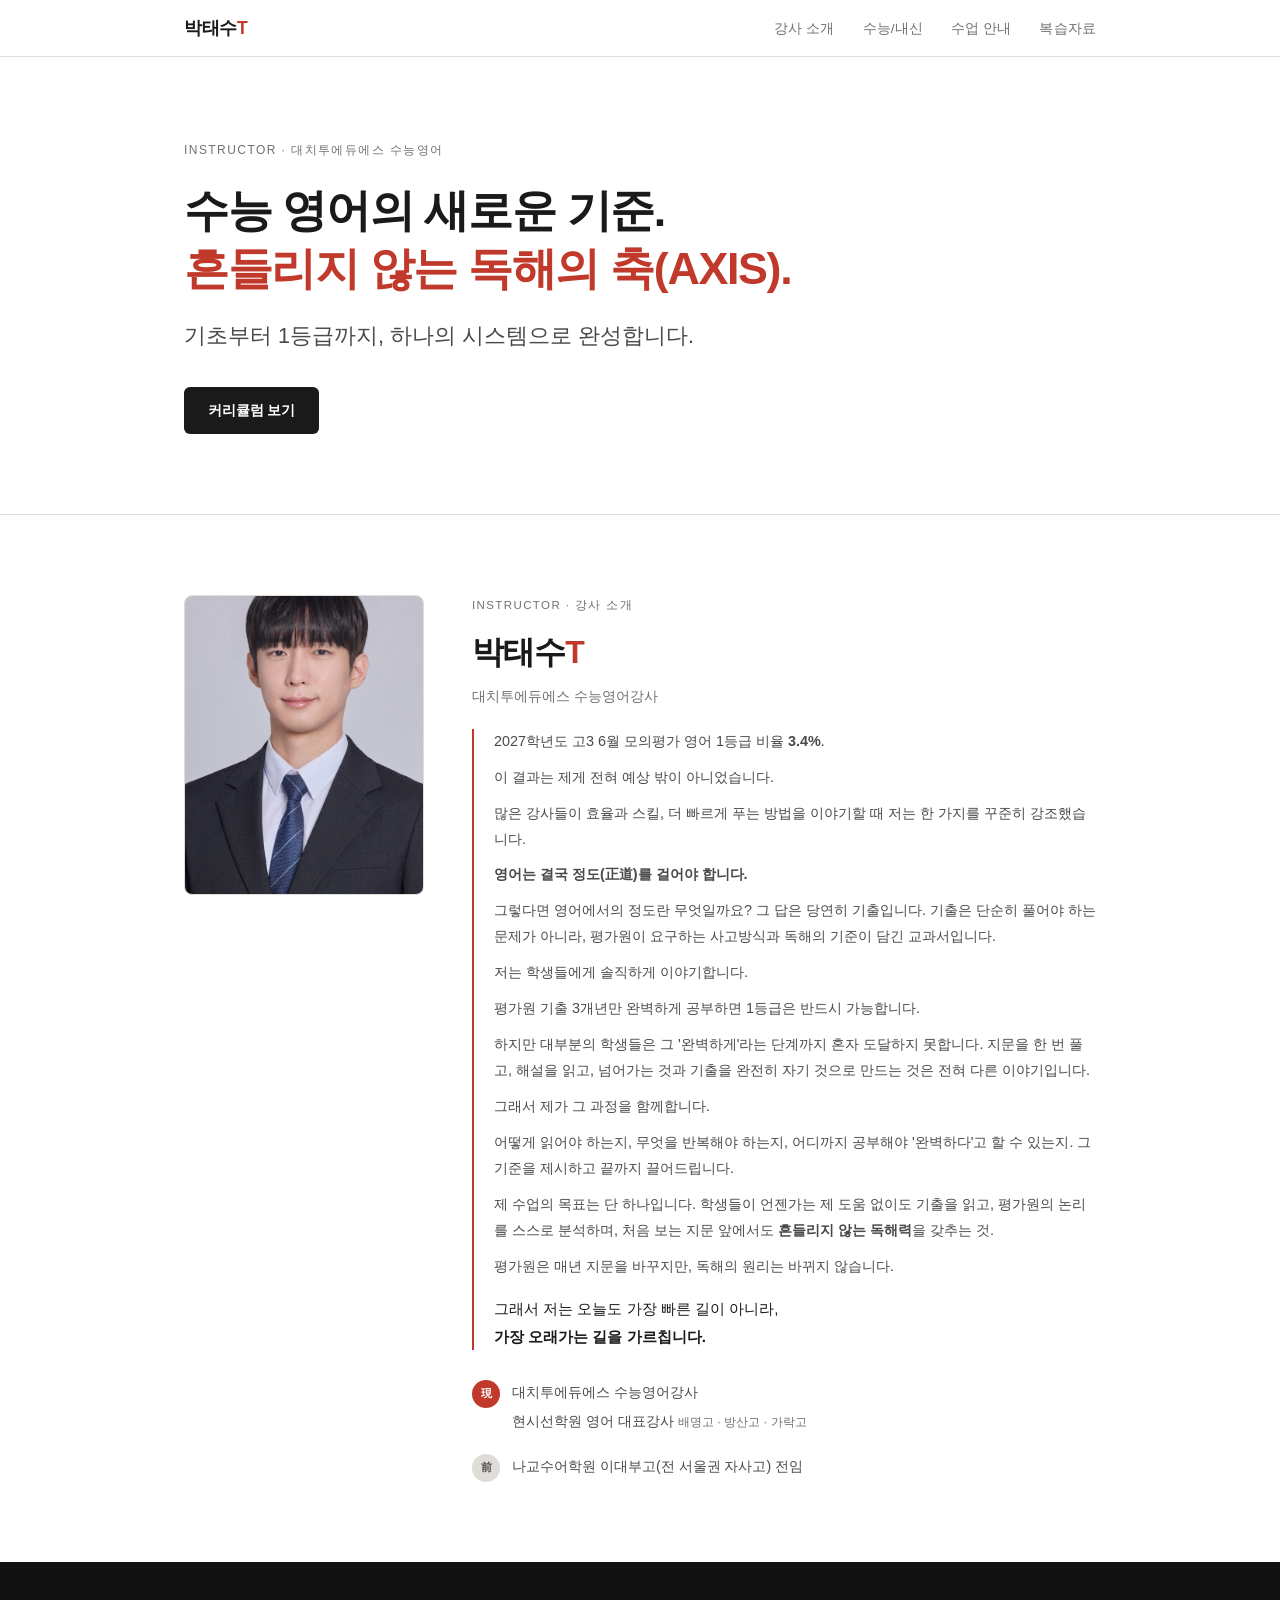
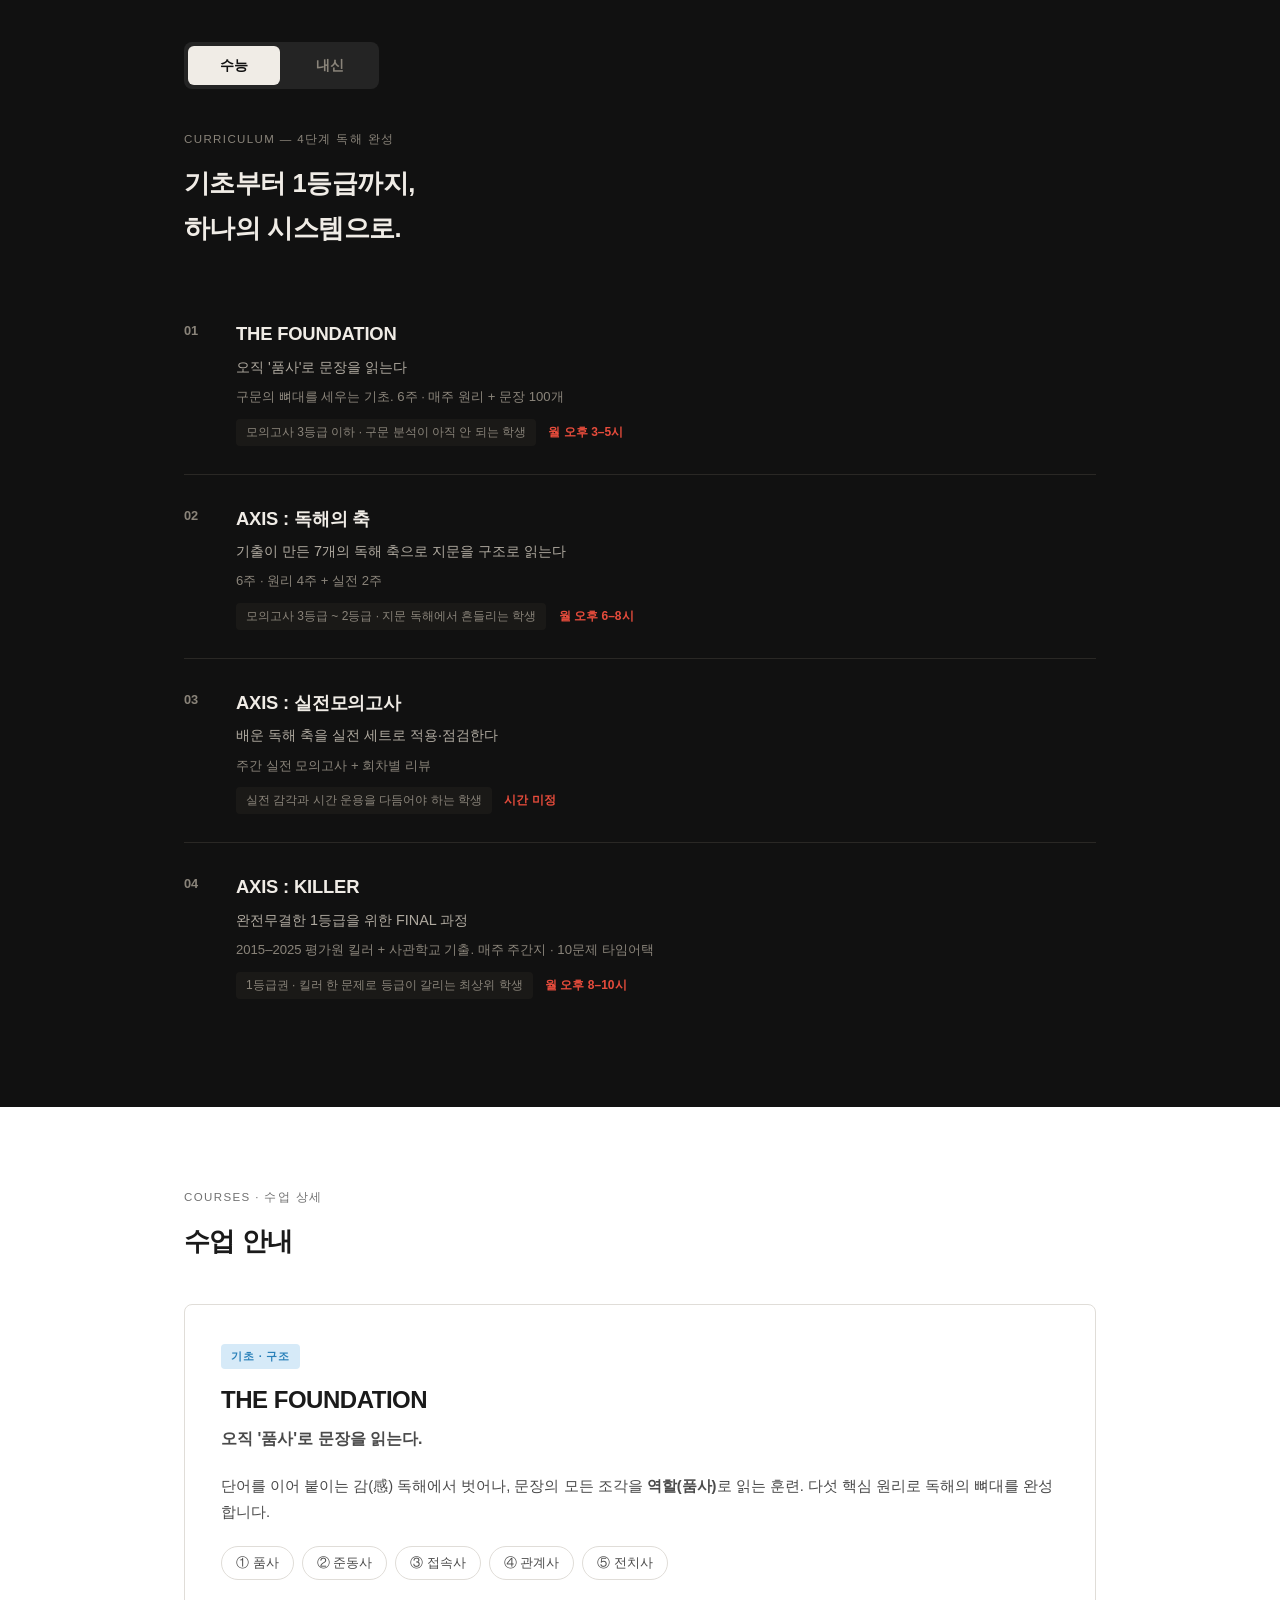
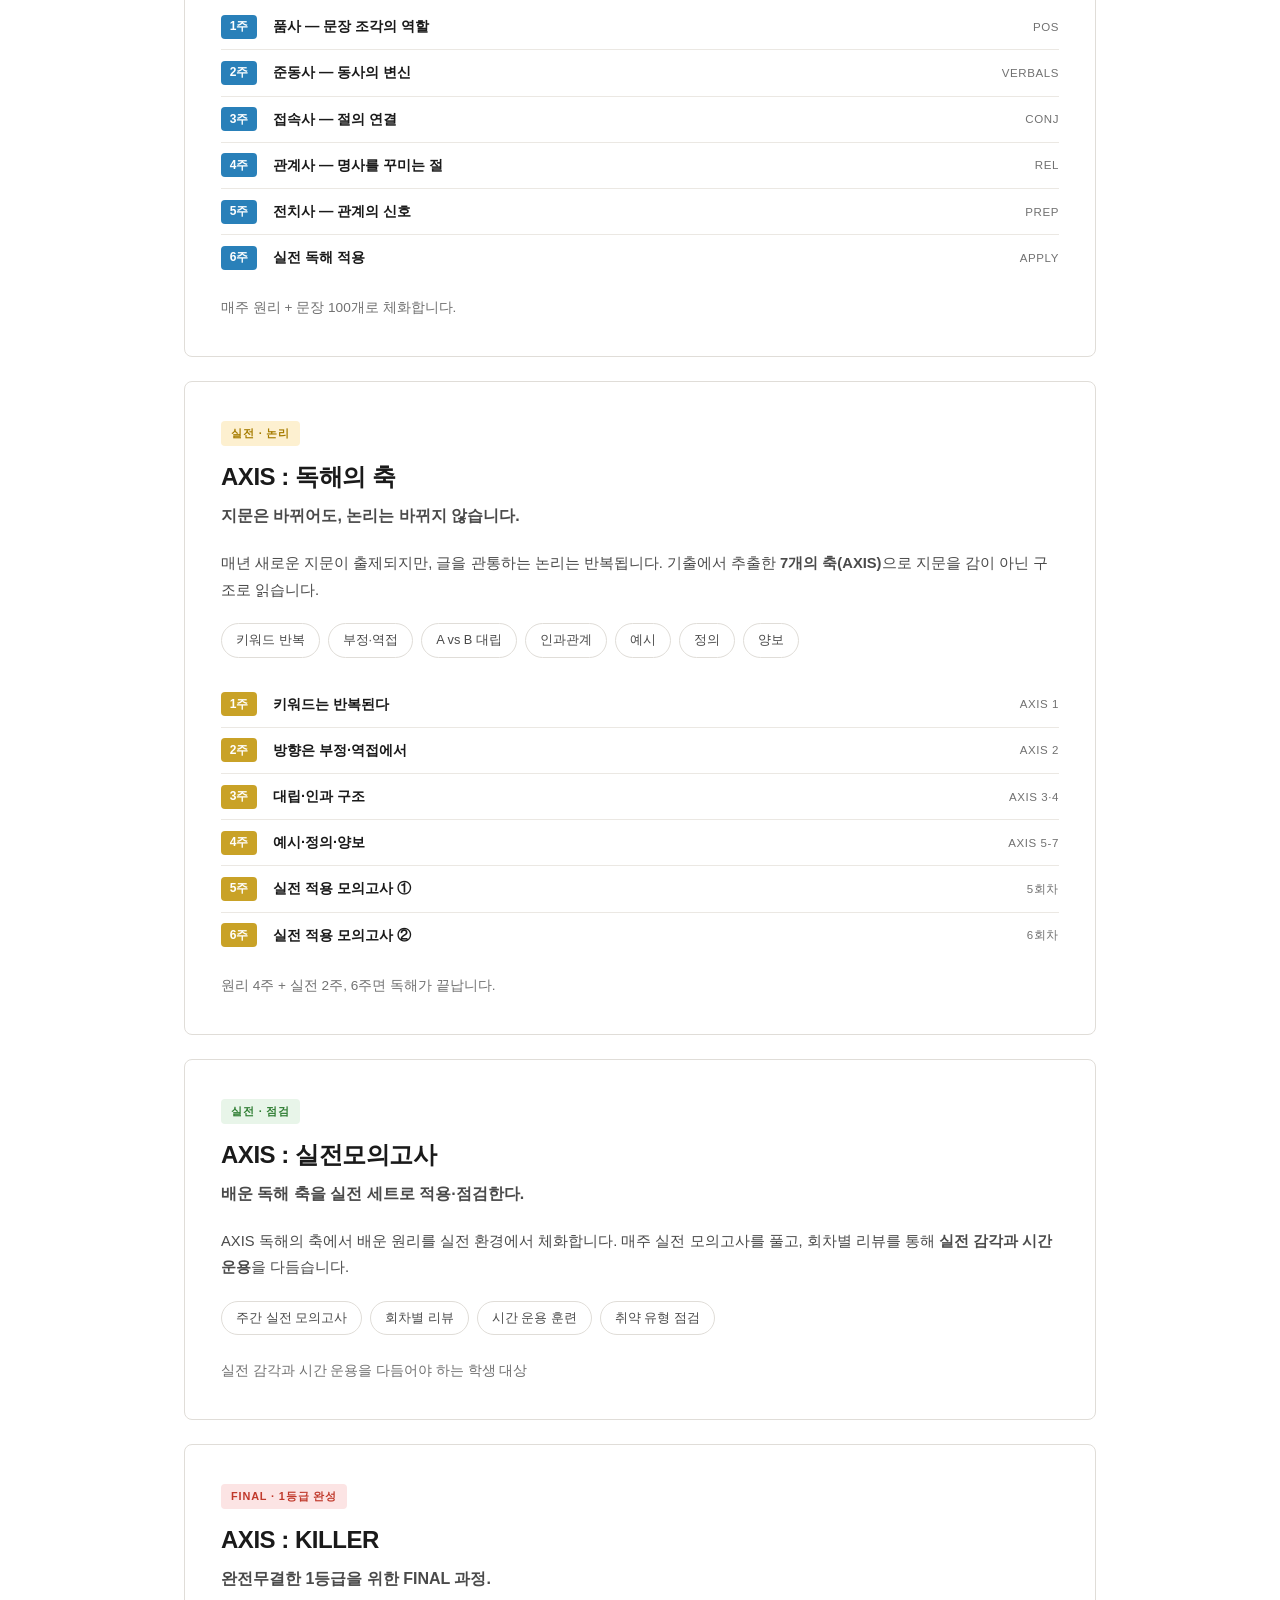
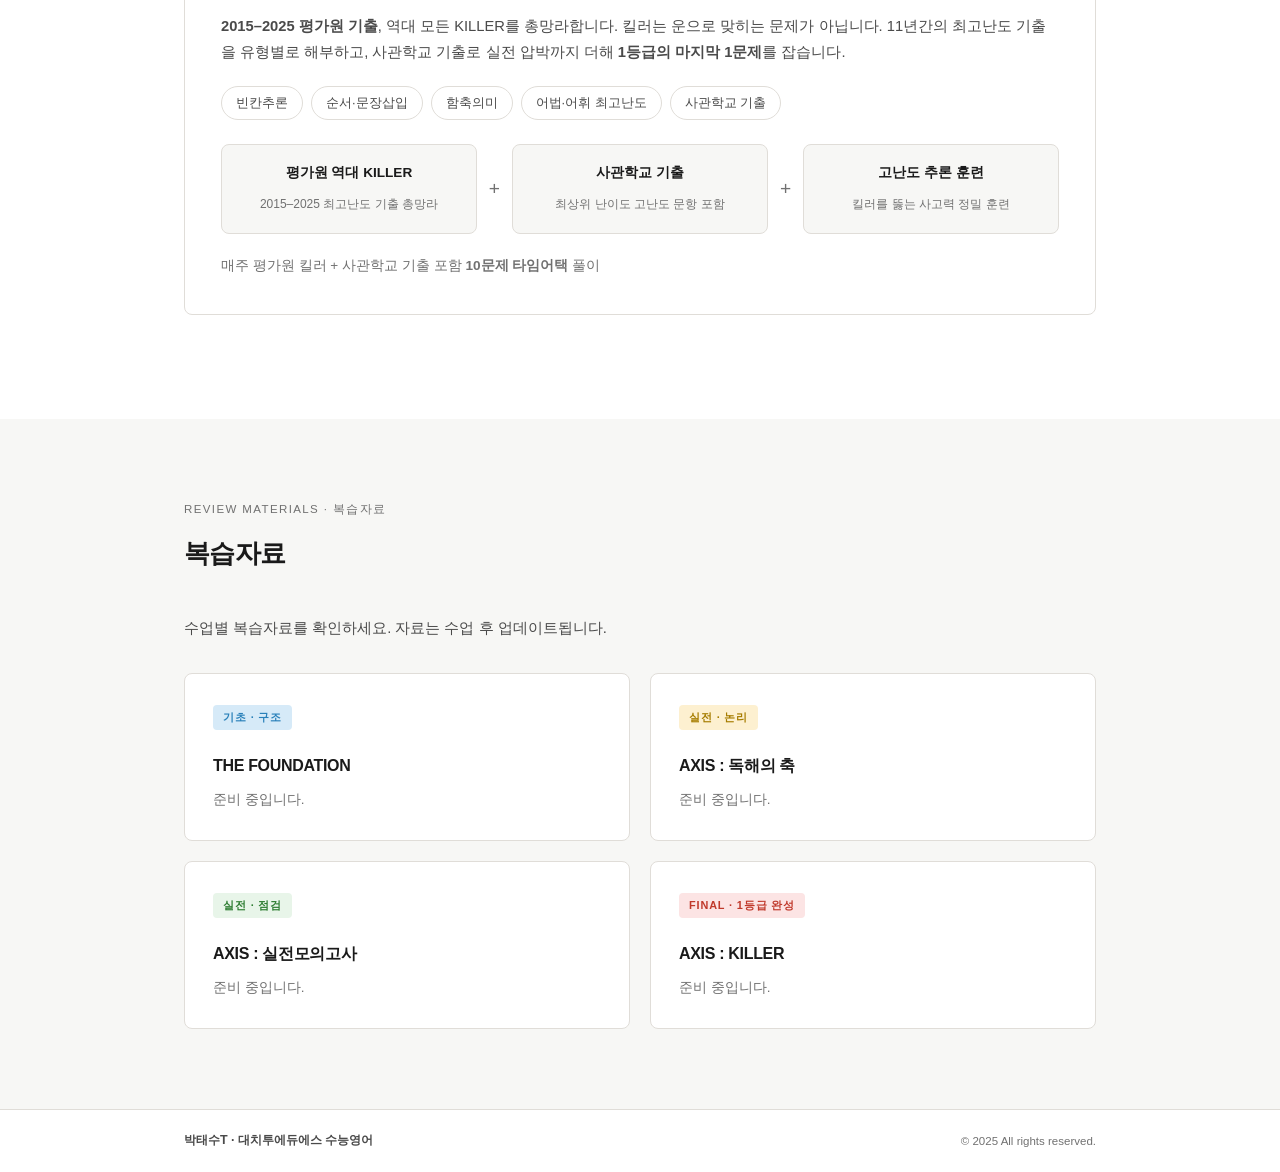
==== index.html @ 17514447 "feat: 수능/내신 탭 전환 커리큘럼 추가 - 커리큘럼 섹션에 수능/내신 탭 버튼 추가 - 내신 커리큘럼: 방학 Bridge 정규(모의고사반/구문독해반) - 학기 중 학교별 정규" ====
<!DOCTYPE html>
<html lang="ko">
<head>
  <meta charset="UTF-8">
  <meta name="viewport" content="width=device-width, initial-scale=1.0">
  <title>박태수T · 대치투에듀에스 수능영어</title>
  <link rel="stylesheet" href="style.css">
</head>
<body>

  <nav class="navbar" id="navbar">
    <div class="container nav-container">
      <a href="#" class="logo">박태수<span class="logo-t">T</span></a>
      <button class="nav-toggle" id="navToggle" aria-label="메뉴 열기">
        <span></span><span></span><span></span>
      </button>
      <ul class="nav-links" id="navLinks">
        <li><a href="#about">강사 소개</a></li>
        <li><a href="#curriculum">수능/내신</a></li>
        <li><a href="#courses">수업 안내</a></li>
        <li><a href="#review-materials">복습자료</a></li>
      </ul>
    </div>
  </nav>

  <header class="hero">
    <div class="container hero-content">
      <p class="hero-label">INSTRUCTOR · 대치투에듀에스 수능영어</p>
      <h1 class="hero-title">수능 영어의 새로운 기준.<br><span class="hero-accent">흔들리지 않는 독해의 축(AXIS).</span></h1>
      <p class="hero-desc">기초부터 1등급까지, 하나의 시스템으로 완성합니다.</p>
      <div class="hero-buttons">
        <a href="#curriculum" class="btn btn-primary">커리큘럼 보기</a>
      </div>
    </div>
  </header>

  <section id="about" class="section">
    <div class="container">
      <div class="instructor-card">
        <div class="instructor-photo">
          <img src="profile.png" alt="박태수T 프로필 사진" class="photo-img">
        </div>
        <div class="instructor-info">
          <p class="instructor-label">INSTRUCTOR · 강사 소개</p>
          <h2 class="instructor-name">박태수<span class="name-t">T</span></h2>
          <p class="instructor-role">대치투에듀에스 수능영어강사</p>
          <div class="instructor-message">
            <p>2027학년도 고3 6월 모의평가 영어 1등급 비율 <strong>3.4%</strong>.</p>
            <p>이 결과는 제게 전혀 예상 밖이 아니었습니다.</p>
            <p>많은 강사들이 효율과 스킬, 더 빠르게 푸는 방법을 이야기할 때 저는 한 가지를 꾸준히 강조했습니다.</p>
            <p><strong>영어는 결국 정도(正道)를 걸어야 합니다.</strong></p>
            <p>그렇다면 영어에서의 정도란 무엇일까요? 그 답은 당연히 기출입니다. 기출은 단순히 풀어야 하는 문제가 아니라, 평가원이 요구하는 사고방식과 독해의 기준이 담긴 교과서입니다.</p>
            <p>저는 학생들에게 솔직하게 이야기합니다.</p>
            <p>평가원 기출 3개년만 완벽하게 공부하면 1등급은 반드시 가능합니다.</p>
            <p>하지만 대부분의 학생들은 그 '완벽하게'라는 단계까지 혼자 도달하지 못합니다. 지문을 한 번 풀고, 해설을 읽고, 넘어가는 것과 기출을 완전히 자기 것으로 만드는 것은 전혀 다른 이야기입니다.</p>
            <p>그래서 제가 그 과정을 함께합니다.</p>
            <p>어떻게 읽어야 하는지, 무엇을 반복해야 하는지, 어디까지 공부해야 '완벽하다'고 할 수 있는지. 그 기준을 제시하고 끝까지 끌어드립니다.</p>
            <p>제 수업의 목표는 단 하나입니다. 학생들이 언젠가는 제 도움 없이도 기출을 읽고, 평가원의 논리를 스스로 분석하며, 처음 보는 지문 앞에서도 <strong>흔들리지 않는 독해력</strong>을 갖추는 것.</p>
            <p>평가원은 매년 지문을 바꾸지만, 독해의 원리는 바뀌지 않습니다.</p>
            <p class="message-closing">그래서 저는 오늘도 가장 빠른 길이 아니라,<br><strong>가장 오래가는 길을 가르칩니다.</strong></p>
          </div>
          <div class="career-list">
            <div class="career-section">
              <span class="career-badge now">現</span>
              <ul>
                <li>대치투에듀에스 수능영어강사</li>
                <li>현시선학원 영어 대표강사 <span class="school-tag">배명고 · 방산고 · 가락고</span></li>
              </ul>
            </div>
            <div class="career-section">
              <span class="career-badge prev">前</span>
              <ul>
                <li>나교수어학원 이대부고(전 서울권 자사고) 전임</li>
              </ul>
            </div>
          </div>
        </div>
      </div>
    </div>
  </section>

  <section id="curriculum" class="section section-dark">
    <div class="container">
      <div class="curriculum-tabs">
        <button class="curriculum-tab active" data-tab="suneung">수능</button>
        <button class="curriculum-tab" data-tab="naesin">내신</button>
      </div>

      <div class="tab-content active" id="tab-suneung">
        <p class="section-label">CURRICULUM — 4단계 독해 완성</p>
        <h2 class="section-title light">기초부터 1등급까지,<br>하나의 시스템으로.</h2>
        <div class="steps">
          <div class="step">
            <div class="step-num">01</div>
            <div class="step-body">
              <h3 class="step-name">THE FOUNDATION</h3>
              <p class="step-tagline">오직 '품사'로 문장을 읽는다</p>
              <p class="step-desc">구문의 뼈대를 세우는 기초. 6주 · 매주 원리 + 문장 100개</p>
              <span class="step-target">모의고사 3등급 이하 · 구문 분석이 아직 안 되는 학생</span>
              <span class="step-time">월 오후 3–5시</span>
            </div>
            <div class="step-connector"></div>
          </div>
          <div class="step">
            <div class="step-num">02</div>
            <div class="step-body">
              <h3 class="step-name">AXIS : 독해의 축</h3>
              <p class="step-tagline">기출이 만든 7개의 독해 축으로 지문을 구조로 읽는다</p>
              <p class="step-desc">6주 · 원리 4주 + 실전 2주</p>
              <span class="step-target">모의고사 3등급 ~ 2등급 · 지문 독해에서 흔들리는 학생</span>
              <span class="step-time">월 오후 6–8시</span>
            </div>
            <div class="step-connector"></div>
          </div>
          <div class="step">
            <div class="step-num">03</div>
            <div class="step-body">
              <h3 class="step-name">AXIS : 실전모의고사</h3>
              <p class="step-tagline">배운 독해 축을 실전 세트로 적용·점검한다</p>
              <p class="step-desc">주간 실전 모의고사 + 회차별 리뷰</p>
              <span class="step-target">실전 감각과 시간 운용을 다듬어야 하는 학생</span>
              <span class="step-time">시간 미정</span>
            </div>
            <div class="step-connector"></div>
          </div>
          <div class="step">
            <div class="step-num">04</div>
            <div class="step-body">
              <h3 class="step-name">AXIS : KILLER</h3>
              <p class="step-tagline">완전무결한 1등급을 위한 FINAL 과정</p>
              <p class="step-desc">2015–2025 평가원 킬러 + 사관학교 기출. 매주 주간지 · 10문제 타임어택</p>
              <span class="step-target">1등급권 · 킬러 한 문제로 등급이 갈리는 최상위 학생</span>
              <span class="step-time">월 오후 8–10시</span>
            </div>
          </div>
        </div>
      </div>

      <div class="tab-content" id="tab-naesin">
        <p class="section-label">CURRICULUM — 현시선학원 내신 정규 수업</p>
        <h2 class="section-title light">학교별 맞춤 내신,<br>이해부터 실전까지.</h2>
        <p class="naesin-subtitle">모든 수업은 본 수업(평일) + 클리닉(일요일)으로 진행되며, 배운 내용을 그 주에 완성합니다.</p>

        <div class="naesin-phase">
          <div class="phase-header">
            <span class="phase-label">STEP 1</span>
            <span class="phase-period">방학 · Bridge 정규</span>
          </div>
          <h3 class="phase-title">기본기 완성</h3>
          <p class="phase-desc">학기가 시작되기 전, 학교 구분 없이 목표별 두 개 반으로 실력의 토대를 만듭니다.</p>
          <div class="naesin-classes">
            <div class="naesin-class">
              <span class="class-label">A</span>
              <div>
                <strong>모의고사반</strong> <span class="class-time">수 7–10시</span>
                <p>실전 모의고사로 시간 운용과 유형별 대응력 완성</p>
                <span class="step-target">내신 1등급권 / 모의고사 3등급 이상</span>
              </div>
            </div>
            <div class="naesin-class">
              <span class="class-label">B</span>
              <div>
                <strong>구문독해반</strong> <span class="class-time">수 3–6시</span>
                <p>문장 구조 분석으로 독해의 기본기를 다지는 과정</p>
                <span class="step-target">모의고사 4등급 이하</span>
              </div>
            </div>
          </div>
        </div>

        <div class="naesin-arrow">&#8595;</div>

        <div class="naesin-phase">
          <div class="phase-header">
            <span class="phase-label">STEP 2</span>
            <span class="phase-period">학기 중 · 학교별 정규</span>
          </div>
          <h3 class="phase-title">내신 실전</h3>
          <p class="phase-desc">각 학교의 출제 경향과 시험 범위에 맞춘 학교별 반으로 내신을 직접 공략합니다.</p>
          <div class="naesin-schools">
            <div class="school-block">
              <strong>방산고</strong>
              <span>수 4–7시</span>
            </div>
            <div class="school-block">
              <strong>배명고</strong>
              <span>수 7–10시</span>
            </div>
            <div class="school-block">
              <strong>가락고</strong>
              <span>목 4–7시</span>
            </div>
            <div class="school-block clinic">
              <strong>연합 클리닉</strong>
              <span>일 6–10시</span>
            </div>
          </div>
        </div>

        <div class="naesin-system">
          <h3 class="system-title">공통교재 시스템</h3>
          <p class="system-desc">이해 → 응용·훈련 → 암기로 이어지는 학습, 그리고 FINAL 동형 모의고사로 마무리합니다.</p>
          <div class="system-steps">
            <div class="system-step">
              <span class="system-step-num">1</span>
              <div>
                <strong>ESSENCE</strong>
                <span class="system-step-type">이해 · 본교재</span>
                <p>영어 학습의 본질과 핵심 개념</p>
              </div>
            </div>
            <div class="system-step">
              <span class="system-step-num">2</span>
              <div>
                <strong>EXP</strong>
                <span class="system-step-type">응용·훈련 · 부교재</span>
                <p>반복 훈련으로 실전 경험(Experience) 축적</p>
              </div>
            </div>
            <div class="system-step">
              <span class="system-step-num">3</span>
              <div>
                <strong>SIGNATURE</strong>
                <span class="system-step-type">암기 · 백지 테스트</span>
                <p>스스로 재구성하며 완전히 체화했는지 점검</p>
              </div>
            </div>
            <div class="system-step">
              <span class="system-step-num">F</span>
              <div>
                <strong>FINAL</strong>
                <span class="system-step-type">실전 · 동형 모의고사</span>
                <p>시험 직전, 실제 시험과 동일한 형식으로 마무리</p>
              </div>
            </div>
          </div>
        </div>
      </div>
    </div>
  </section>

  <section id="courses" class="section">
    <div class="container">
      <p class="section-label">COURSES · 수업 상세</p>
      <h2 class="section-title">수업 안내</h2>

      <div class="course-detail" id="foundation">
        <div class="course-header">
          <div>
            <span class="course-badge basic">기초 · 구조</span>
            <h3 class="course-name">THE FOUNDATION</h3>
            <p class="course-headline">오직 '품사'로 문장을 읽는다.</p>
          </div>
        </div>
        <p class="course-desc">단어를 이어 붙이는 감(感) 독해에서 벗어나, 문장의 모든 조각을 <strong>역할(품사)</strong>로 읽는 훈련. 다섯 핵심 원리로 독해의 뼈대를 완성합니다.</p>
        <div class="course-topics">
          <span class="topic">① 품사</span>
          <span class="topic">② 준동사</span>
          <span class="topic">③ 접속사</span>
          <span class="topic">④ 관계사</span>
          <span class="topic">⑤ 전치사</span>
        </div>
        <div class="week-grid">
          <div class="week"><span class="week-num">1주</span><span class="week-title">품사 — 문장 조각의 역할</span><span class="week-code">POS</span></div>
          <div class="week"><span class="week-num">2주</span><span class="week-title">준동사 — 동사의 변신</span><span class="week-code">VERBALS</span></div>
          <div class="week"><span class="week-num">3주</span><span class="week-title">접속사 — 절의 연결</span><span class="week-code">CONJ</span></div>
          <div class="week"><span class="week-num">4주</span><span class="week-title">관계사 — 명사를 꾸미는 절</span><span class="week-code">REL</span></div>
          <div class="week"><span class="week-num">5주</span><span class="week-title">전치사 — 관계의 신호</span><span class="week-code">PREP</span></div>
          <div class="week"><span class="week-num">6주</span><span class="week-title">실전 독해 적용</span><span class="week-code">APPLY</span></div>
        </div>
        <p class="course-note">매주 원리 + 문장 100개로 체화합니다.</p>
      </div>

      <div class="course-detail" id="axis-reading">
        <div class="course-header">
          <div>
            <span class="course-badge axis">실전 · 논리</span>
            <h3 class="course-name">AXIS : 독해의 축</h3>
            <p class="course-headline">지문은 바뀌어도, 논리는 바뀌지 않습니다.</p>
          </div>
        </div>
        <p class="course-desc">매년 새로운 지문이 출제되지만, 글을 관통하는 논리는 반복됩니다. 기출에서 추출한 <strong>7개의 축(AXIS)</strong>으로 지문을 감이 아닌 구조로 읽습니다.</p>
        <div class="course-topics">
          <span class="topic">키워드 반복</span>
          <span class="topic">부정·역접</span>
          <span class="topic">A vs B 대립</span>
          <span class="topic">인과관계</span>
          <span class="topic">예시</span>
          <span class="topic">정의</span>
          <span class="topic">양보</span>
        </div>
        <div class="week-grid">
          <div class="week"><span class="week-num">1주</span><span class="week-title">키워드는 반복된다</span><span class="week-code">AXIS 1</span></div>
          <div class="week"><span class="week-num">2주</span><span class="week-title">방향은 부정·역접에서</span><span class="week-code">AXIS 2</span></div>
          <div class="week"><span class="week-num">3주</span><span class="week-title">대립·인과 구조</span><span class="week-code">AXIS 3·4</span></div>
          <div class="week"><span class="week-num">4주</span><span class="week-title">예시·정의·양보</span><span class="week-code">AXIS 5-7</span></div>
          <div class="week"><span class="week-num">5주</span><span class="week-title">실전 적용 모의고사 ①</span><span class="week-code">5회차</span></div>
          <div class="week"><span class="week-num">6주</span><span class="week-title">실전 적용 모의고사 ②</span><span class="week-code">6회차</span></div>
        </div>
        <p class="course-note">원리 4주 + 실전 2주, 6주면 독해가 끝납니다.</p>
      </div>

      <div class="course-detail" id="axis-mock">
        <div class="course-header">
          <div>
            <span class="course-badge mock">실전 · 점검</span>
            <h3 class="course-name">AXIS : 실전모의고사</h3>
            <p class="course-headline">배운 독해 축을 실전 세트로 적용·점검한다.</p>
          </div>
        </div>
        <p class="course-desc">AXIS 독해의 축에서 배운 원리를 실전 환경에서 체화합니다. 매주 실전 모의고사를 풀고, 회차별 리뷰를 통해 <strong>실전 감각과 시간 운용</strong>을 다듬습니다.</p>
        <div class="course-topics">
          <span class="topic">주간 실전 모의고사</span>
          <span class="topic">회차별 리뷰</span>
          <span class="topic">시간 운용 훈련</span>
          <span class="topic">취약 유형 점검</span>
        </div>
        <p class="course-note">실전 감각과 시간 운용을 다듬어야 하는 학생 대상</p>
      </div>

      <div class="course-detail" id="killer">
        <div class="course-header">
          <div>
            <span class="course-badge final">FINAL · 1등급 완성</span>
            <h3 class="course-name">AXIS : KILLER</h3>
            <p class="course-headline">완전무결한 1등급을 위한 FINAL 과정.</p>
          </div>
        </div>
        <p class="course-desc"><strong>2015–2025 평가원 기출</strong>, 역대 모든 KILLER를 총망라합니다. 킬러는 운으로 맞히는 문제가 아닙니다. 11년간의 최고난도 기출을 유형별로 해부하고, 사관학교 기출로 실전 압박까지 더해 <strong>1등급의 마지막 1문제</strong>를 잡습니다.</p>
        <div class="course-topics">
          <span class="topic">빈칸추론</span>
          <span class="topic">순서·문장삽입</span>
          <span class="topic">함축의미</span>
          <span class="topic">어법·어휘 최고난도</span>
          <span class="topic">사관학교 기출</span>
        </div>
        <div class="killer-program">
          <div class="program-box">
            <strong>평가원 역대 KILLER</strong>
            <span>2015–2025 최고난도 기출 총망라</span>
          </div>
          <span class="program-plus">+</span>
          <div class="program-box">
            <strong>사관학교 기출</strong>
            <span>최상위 난이도 고난도 문항 포함</span>
          </div>
          <span class="program-plus">+</span>
          <div class="program-box">
            <strong>고난도 추론 훈련</strong>
            <span>킬러를 뚫는 사고력 정밀 훈련</span>
          </div>
        </div>
        <p class="course-note">매주 평가원 킬러 + 사관학교 기출 포함 <strong>10문제 타임어택</strong> 풀이</p>
      </div>
    </div>
  </section>

  <section id="review-materials" class="section section-alt">
    <div class="container">
      <p class="section-label">REVIEW MATERIALS · 복습자료</p>
      <h2 class="section-title">복습자료</h2>
      <p class="review-materials-desc">수업별 복습자료를 확인하세요. 자료는 수업 후 업데이트됩니다.</p>
      <div class="materials-grid">
        <div class="material-card">
          <span class="course-badge basic">기초 · 구조</span>
          <h3>THE FOUNDATION</h3>
          <p>준비 중입니다.</p>
        </div>
        <div class="material-card">
          <span class="course-badge axis">실전 · 논리</span>
          <h3>AXIS : 독해의 축</h3>
          <p>준비 중입니다.</p>
        </div>
        <div class="material-card">
          <span class="course-badge mock">실전 · 점검</span>
          <h3>AXIS : 실전모의고사</h3>
          <p>준비 중입니다.</p>
        </div>
        <div class="material-card">
          <span class="course-badge final">FINAL · 1등급 완성</span>
          <h3>AXIS : KILLER</h3>
          <p>준비 중입니다.</p>
        </div>
      </div>
    </div>
  </section>

  <footer class="footer">
    <div class="container footer-inner">
      <span class="footer-logo">박태수T · 대치투에듀에스 수능영어</span>
      <span class="footer-copy">&copy; 2025 All rights reserved.</span>
    </div>
  </footer>

  <script src="script.js"></script>
</body>
</html>
---- style.css ----
*,
*::before,
*::after {
  margin: 0;
  padding: 0;
  box-sizing: border-box;
}

:root {
  --primary: #1a1a1a;
  --accent: #c0392b;
  --accent-light: #e74c3c;
  --blue: #2980b9;
  --blue-light: #d6eaf8;
  --text: #1a1a1a;
  --text-mid: #4a4a4a;
  --text-light: #717171;
  --bg: #ffffff;
  --bg-alt: #f7f7f5;
  --bg-dark: #111111;
  --border: #e0ddd8;
  --border-light: #ebe8e3;
  --shadow: 0 1px 3px rgba(0,0,0,0.06);
  --shadow-lg: 0 8px 32px rgba(0,0,0,0.08);
  --radius: 8px;
  --transition: 0.25s ease;
}

@media (prefers-color-scheme: dark) {
  :root {
    --primary: #f0ece6;
    --accent: #e74c3c;
    --accent-light: #ff6b5a;
    --blue: #5dade2;
    --blue-light: #1a2e3d;
    --text: #e8e4de;
    --text-mid: #b0aaa0;
    --text-light: #8a847a;
    --bg: #111111;
    --bg-alt: #1a1917;
    --bg-dark: #0a0a0a;
    --border: #2a2825;
    --border-light: #222120;
    --shadow: 0 1px 3px rgba(0,0,0,0.3);
    --shadow-lg: 0 8px 32px rgba(0,0,0,0.3);
  }
}
:root[data-theme="dark"] {
  --primary: #f0ece6;
  --accent: #e74c3c;
  --accent-light: #ff6b5a;
  --blue: #5dade2;
  --blue-light: #1a2e3d;
  --text: #e8e4de;
  --text-mid: #b0aaa0;
  --text-light: #8a847a;
  --bg: #111111;
  --bg-alt: #1a1917;
  --bg-dark: #0a0a0a;
  --border: #2a2825;
  --border-light: #222120;
  --shadow: 0 1px 3px rgba(0,0,0,0.3);
  --shadow-lg: 0 8px 32px rgba(0,0,0,0.3);
}
:root[data-theme="light"] {
  --primary: #1a1a1a;
  --accent: #c0392b;
  --accent-light: #e74c3c;
  --blue: #2980b9;
  --blue-light: #d6eaf8;
  --text: #1a1a1a;
  --text-mid: #4a4a4a;
  --text-light: #717171;
  --bg: #ffffff;
  --bg-alt: #f7f7f5;
  --bg-dark: #111111;
  --border: #e0ddd8;
  --border-light: #ebe8e3;
  --shadow: 0 1px 3px rgba(0,0,0,0.06);
  --shadow-lg: 0 8px 32px rgba(0,0,0,0.08);
}

html {
  scroll-behavior: smooth;
}

body {
  font-family: -apple-system, BlinkMacSystemFont, 'Segoe UI', sans-serif;
  color: var(--text);
  background: var(--bg);
  line-height: 1.75;
  -webkit-font-smoothing: antialiased;
}

.container {
  max-width: 960px;
  margin: 0 auto;
  padding: 0 24px;
}

/* --- Navbar --- */
.navbar {
  position: fixed;
  top: 0;
  left: 0;
  right: 0;
  z-index: 100;
  background: var(--bg);
  border-bottom: 1px solid var(--border);
}

.nav-container {
  display: flex;
  align-items: center;
  justify-content: space-between;
  height: 56px;
}

.logo {
  font-size: 1.1rem;
  font-weight: 700;
  color: var(--text);
  text-decoration: none;
  letter-spacing: -0.02em;
}

.logo-t, .name-t {
  color: var(--accent);
}

.nav-links {
  display: flex;
  list-style: none;
  gap: 28px;
}

.nav-links a {
  text-decoration: none;
  color: var(--text-light);
  font-size: 0.85rem;
  font-weight: 500;
  letter-spacing: 0.01em;
  transition: var(--transition);
}

.nav-links a:hover {
  color: var(--text);
}

.nav-toggle {
  display: none;
  flex-direction: column;
  gap: 5px;
  background: none;
  border: none;
  cursor: pointer;
  padding: 4px;
}

.nav-toggle span {
  width: 20px;
  height: 1.5px;
  background: var(--text);
  border-radius: 1px;
}

/* --- Hero --- */
.hero {
  padding: 140px 0 80px;
  border-bottom: 1px solid var(--border);
}

.hero-label {
  font-size: 0.75rem;
  letter-spacing: 0.12em;
  text-transform: uppercase;
  color: var(--text-light);
  margin-bottom: 20px;
}

.hero-title {
  font-size: clamp(1.8rem, 4.5vw, 2.8rem);
  font-weight: 800;
  line-height: 1.3;
  letter-spacing: -0.03em;
  margin-bottom: 20px;
  text-wrap: balance;
}

.hero-accent {
  color: var(--accent);
}

.hero-desc {
  font-size: 1.35rem;
  color: var(--text-mid);
  margin-bottom: 32px;
  max-width: 520px;
}

.hero-buttons {
  display: flex;
  gap: 12px;
  flex-wrap: wrap;
}

/* --- Buttons --- */
.btn {
  display: inline-block;
  padding: 11px 24px;
  border-radius: 6px;
  font-size: 0.9rem;
  font-weight: 600;
  text-decoration: none;
  border: none;
  cursor: pointer;
  transition: var(--transition);
  letter-spacing: -0.01em;
}

.btn-primary {
  background: var(--text);
  color: var(--bg);
}

.btn-primary:hover {
  opacity: 0.85;
}

.btn-outline {
  border: 1.5px solid var(--border);
  color: var(--text);
  background: transparent;
}

.btn-outline:hover {
  border-color: var(--text);
}

.btn-full {
  width: 100%;
  padding: 13px;
  font-size: 0.95rem;
}

/* --- Sections --- */
.section {
  padding: 80px 0;
}

.section-alt {
  background: var(--bg-alt);
}

.section-dark {
  background: var(--bg-dark);
  color: #e8e4de;
}

.section-label {
  font-size: 0.72rem;
  letter-spacing: 0.12em;
  text-transform: uppercase;
  color: var(--text-light);
  margin-bottom: 12px;
}

.section-dark .section-label {
  color: #8a847a;
}

.section-title {
  font-size: 1.6rem;
  font-weight: 700;
  letter-spacing: -0.02em;
  margin-bottom: 40px;
  text-wrap: balance;
}

.section-title.light {
  color: #f0ece6;
}

/* --- Instructor Card --- */
.instructor-card {
  display: grid;
  grid-template-columns: 240px 1fr;
  gap: 48px;
  align-items: start;
}

.photo-img {
  width: 240px;
  height: 300px;
  object-fit: cover;
  object-position: top;
  border-radius: var(--radius);
  border: 1px solid var(--border);
}

.instructor-label {
  font-size: 0.72rem;
  letter-spacing: 0.12em;
  text-transform: uppercase;
  color: var(--text-light);
  margin-bottom: 8px;
}

.instructor-name {
  font-size: 2rem;
  font-weight: 800;
  letter-spacing: -0.03em;
  margin-bottom: 4px;
}

.instructor-role {
  font-size: 0.9rem;
  color: var(--text-light);
  margin-bottom: 20px;
}

.instructor-quote {
  font-size: 0.95rem;
  color: var(--text-mid);
  border-left: 2px solid var(--accent);
  padding-left: 16px;
  margin-bottom: 28px;
  font-style: normal;
  line-height: 1.7;
}

.instructor-message {
  margin-bottom: 28px;
  border-left: 2px solid var(--accent);
  padding-left: 20px;
}

.instructor-message p {
  font-size: 0.9rem;
  color: var(--text-mid);
  margin-bottom: 10px;
  line-height: 1.8;
}

.instructor-message p:last-child {
  margin-bottom: 0;
}

.instructor-message .message-closing {
  margin-top: 16px;
  font-size: 0.95rem;
  color: var(--text);
}

.career-list {
  display: flex;
  flex-direction: column;
  gap: 16px;
}

.career-section {
  display: flex;
  gap: 12px;
}

.career-badge {
  flex-shrink: 0;
  width: 28px;
  height: 28px;
  border-radius: 50%;
  display: flex;
  align-items: center;
  justify-content: center;
  font-size: 0.7rem;
  font-weight: 700;
  margin-top: 2px;
}

.career-badge.now {
  background: var(--accent);
  color: #fff;
}

.career-badge.prev {
  background: var(--border);
  color: var(--text-mid);
}

.career-section ul {
  list-style: none;
}

.career-section li {
  font-size: 0.88rem;
  color: var(--text-mid);
  padding: 2px 0;
}

.school-tag {
  font-size: 0.78rem;
  color: var(--text-light);
}

/* --- Curriculum Steps --- */
.steps {
  display: flex;
  flex-direction: column;
  gap: 0;
}

.step {
  position: relative;
  display: flex;
  gap: 24px;
  padding: 28px 0;
  border-bottom: 1px solid #2a2825;
}

.step:last-child {
  border-bottom: none;
}

.step-num {
  font-size: 0.8rem;
  font-weight: 700;
  color: #8a847a;
  padding-top: 2px;
  flex-shrink: 0;
  width: 28px;
}

.step-body {
  flex: 1;
}

.step-name {
  font-size: 1.15rem;
  font-weight: 700;
  color: #f0ece6;
  margin-bottom: 4px;
  letter-spacing: -0.01em;
}

.step-tagline {
  font-size: 0.9rem;
  color: #b0aaa0;
  margin-bottom: 6px;
}

.step-desc {
  font-size: 0.82rem;
  color: #8a847a;
  margin-bottom: 8px;
}

.step-target {
  display: inline-block;
  font-size: 0.75rem;
  color: #8a847a;
  background: #1a1917;
  padding: 3px 10px;
  border-radius: 4px;
  margin-right: 8px;
}

.step-time {
  display: inline-block;
  font-size: 0.75rem;
  color: var(--accent-light);
  font-weight: 600;
}

/* --- Curriculum Tabs --- */
.curriculum-tabs {
  display: flex;
  gap: 4px;
  margin-bottom: 40px;
  background: rgba(255,255,255,0.08);
  border-radius: 8px;
  padding: 4px;
  width: fit-content;
}

.curriculum-tab {
  padding: 10px 32px;
  border: none;
  border-radius: 6px;
  font-size: 0.9rem;
  font-weight: 600;
  cursor: pointer;
  transition: var(--transition);
  background: transparent;
  color: #8a847a;
  font-family: inherit;
  letter-spacing: -0.01em;
}

.curriculum-tab.active {
  background: #f0ece6;
  color: #111;
}

.tab-content {
  display: none;
}

.tab-content.active {
  display: block;
}

/* --- Naesin --- */
.naesin-subtitle {
  font-size: 0.88rem;
  color: #8a847a;
  margin-bottom: 40px;
}

.naesin-phase {
  background: rgba(255,255,255,0.04);
  border: 1px solid #2a2825;
  border-radius: var(--radius);
  padding: 32px;
  margin-bottom: 8px;
}

.phase-header {
  display: flex;
  align-items: center;
  gap: 12px;
  margin-bottom: 8px;
}

.phase-label {
  font-size: 0.7rem;
  letter-spacing: 0.1em;
  text-transform: uppercase;
  color: var(--accent-light);
  font-weight: 700;
}

.phase-period {
  font-size: 0.75rem;
  color: #8a847a;
}

.phase-title {
  font-size: 1.2rem;
  font-weight: 700;
  color: #f0ece6;
  margin-bottom: 6px;
}

.phase-desc {
  font-size: 0.85rem;
  color: #b0aaa0;
  margin-bottom: 20px;
}

.naesin-classes {
  display: flex;
  flex-direction: column;
  gap: 16px;
}

.naesin-class {
  display: flex;
  gap: 16px;
  align-items: flex-start;
}

.class-label {
  width: 32px;
  height: 32px;
  border-radius: 50%;
  background: var(--accent);
  color: #fff;
  display: flex;
  align-items: center;
  justify-content: center;
  font-weight: 700;
  font-size: 0.85rem;
  flex-shrink: 0;
  margin-top: 2px;
}

.naesin-class strong {
  font-size: 0.95rem;
  color: #f0ece6;
}

.class-time {
  font-size: 0.75rem;
  color: var(--accent-light);
  font-weight: 600;
  margin-left: 8px;
}

.naesin-class p {
  font-size: 0.82rem;
  color: #b0aaa0;
  margin: 4px 0;
}

.naesin-arrow {
  text-align: center;
  font-size: 1.4rem;
  color: #8a847a;
  padding: 12px 0;
}

.naesin-schools {
  display: grid;
  grid-template-columns: repeat(4, 1fr);
  gap: 12px;
}

.school-block {
  background: rgba(255,255,255,0.04);
  border: 1px solid #2a2825;
  border-radius: 6px;
  padding: 16px;
  text-align: center;
}

.school-block strong {
  display: block;
  font-size: 0.9rem;
  color: #f0ece6;
  margin-bottom: 4px;
}

.school-block span {
  font-size: 0.75rem;
  color: #8a847a;
}

.school-block.clinic {
  border-color: var(--accent);
  background: rgba(192,57,43,0.08);
}

.naesin-system {
  margin-top: 32px;
  padding: 32px;
  background: rgba(255,255,255,0.04);
  border: 1px solid #2a2825;
  border-radius: var(--radius);
}

.system-title {
  font-size: 1.1rem;
  font-weight: 700;
  color: #f0ece6;
  margin-bottom: 6px;
}

.system-desc {
  font-size: 0.85rem;
  color: #8a847a;
  margin-bottom: 24px;
}

.system-steps {
  display: flex;
  flex-direction: column;
  gap: 16px;
}

.system-step {
  display: flex;
  gap: 16px;
  align-items: flex-start;
}

.system-step-num {
  width: 28px;
  height: 28px;
  border-radius: 50%;
  background: #2a2825;
  color: #f0ece6;
  display: flex;
  align-items: center;
  justify-content: center;
  font-weight: 700;
  font-size: 0.75rem;
  flex-shrink: 0;
  margin-top: 2px;
}

.system-step strong {
  font-size: 0.9rem;
  color: #f0ece6;
}

.system-step-type {
  font-size: 0.75rem;
  color: var(--accent-light);
  margin-left: 8px;
}

.system-step p {
  font-size: 0.82rem;
  color: #b0aaa0;
  margin-top: 2px;
}

/* --- Course Detail --- */
.course-detail {
  border: 1px solid var(--border);
  border-radius: var(--radius);
  padding: 36px;
  margin-bottom: 24px;
}

.course-badge {
  display: inline-block;
  font-size: 0.68rem;
  letter-spacing: 0.08em;
  text-transform: uppercase;
  padding: 3px 10px;
  border-radius: 4px;
  font-weight: 600;
  margin-bottom: 10px;
}

.course-badge.basic {
  background: var(--blue-light);
  color: var(--blue);
}

.course-badge.axis {
  background: #fdf0d0;
  color: #a67c00;
}

#axis-reading .week-num {
  background: #c9a227;
}

.course-badge.mock {
  background: #e8f5e9;
  color: #2e7d32;
}

.course-badge.final {
  background: #fce4e4;
  color: var(--accent);
}

@media (prefers-color-scheme: dark) {
  .course-badge.axis { background: #3d351a; color: #d4b94e; }
  #axis-reading .week-num { background: #b8922a; }
  .course-badge.mock { background: #1a3d1a; }
  .course-badge.final { background: #3d1a1a; }
}
:root[data-theme="dark"] .course-badge.axis { background: #3d351a; color: #d4b94e; }
:root[data-theme="dark"] #axis-reading .week-num { background: #b8922a; }
:root[data-theme="dark"] .course-badge.mock { background: #1a3d1a; }
:root[data-theme="dark"] .course-badge.final { background: #3d1a1a; }
:root[data-theme="light"] .course-badge.axis { background: #fdf0d0; }
:root[data-theme="light"] #axis-reading .week-num { background: #c9a227; }
:root[data-theme="light"] .course-badge.mock { background: #e8f5e9; }
:root[data-theme="light"] .course-badge.final { background: #fce4e4; }

.course-name {
  font-size: 1.5rem;
  font-weight: 800;
  letter-spacing: -0.02em;
  margin-bottom: 4px;
}

.course-headline {
  font-size: 1rem;
  font-weight: 600;
  color: var(--text-mid);
}

.course-desc {
  font-size: 0.92rem;
  color: var(--text-mid);
  margin: 20px 0;
  line-height: 1.8;
}

.course-topics {
  display: flex;
  flex-wrap: wrap;
  gap: 8px;
  margin-bottom: 24px;
}

.topic {
  font-size: 0.8rem;
  padding: 5px 14px;
  border: 1px solid var(--border);
  border-radius: 20px;
  color: var(--text-mid);
}

/* --- Week Grid --- */
.week-grid {
  margin-bottom: 16px;
}

.week {
  display: flex;
  align-items: center;
  padding: 10px 0;
  border-bottom: 1px solid var(--border-light);
  gap: 16px;
}

.week:last-child {
  border-bottom: none;
}

.week-num {
  font-size: 0.75rem;
  font-weight: 700;
  color: var(--bg);
  background: var(--blue);
  width: 36px;
  height: 24px;
  border-radius: 4px;
  display: flex;
  align-items: center;
  justify-content: center;
  flex-shrink: 0;
}

.week-title {
  font-size: 0.9rem;
  font-weight: 600;
  flex: 1;
}

.week-code {
  font-size: 0.72rem;
  color: var(--text-light);
  letter-spacing: 0.05em;
  font-weight: 500;
}

.course-note {
  font-size: 0.85rem;
  color: var(--text-light);
  font-weight: 500;
  margin-top: 12px;
}

/* --- Killer Program --- */
.killer-program {
  display: flex;
  align-items: center;
  gap: 12px;
  margin-bottom: 20px;
  flex-wrap: wrap;
}

.program-box {
  flex: 1;
  min-width: 160px;
  background: var(--bg-alt);
  border: 1px solid var(--border);
  border-radius: var(--radius);
  padding: 16px;
  text-align: center;
}

.program-box strong {
  display: block;
  font-size: 0.85rem;
  margin-bottom: 4px;
}

.program-box span {
  font-size: 0.75rem;
  color: var(--text-light);
}

.program-plus {
  font-size: 1.2rem;
  color: var(--text-light);
  font-weight: 300;
}

/* --- Review Materials --- */
.review-materials-desc {
  color: var(--text-mid);
  font-size: 0.92rem;
  margin-bottom: 32px;
}

.materials-grid {
  display: grid;
  grid-template-columns: repeat(2, 1fr);
  gap: 20px;
}

.material-card {
  background: var(--bg);
  padding: 28px;
  border-radius: var(--radius);
  border: 1px solid var(--border);
}

.material-card h3 {
  font-size: 1rem;
  font-weight: 700;
  margin: 12px 0 8px;
  letter-spacing: -0.02em;
}

.material-card p {
  font-size: 0.85rem;
  color: var(--text-light);
}

/* --- Footer --- */
.footer {
  border-top: 1px solid var(--border);
  padding: 20px 0;
}

.footer-inner {
  display: flex;
  justify-content: space-between;
  align-items: center;
}

.footer-logo {
  font-size: 0.78rem;
  font-weight: 600;
  color: var(--text-mid);
}

.footer-copy {
  font-size: 0.72rem;
  color: var(--text-light);
}

/* --- Mobile --- */
@media (max-width: 768px) {
  .nav-toggle {
    display: flex;
  }

  .nav-links {
    display: none;
    position: absolute;
    top: 56px;
    left: 0;
    right: 0;
    background: var(--bg);
    flex-direction: column;
    padding: 12px 24px;
    gap: 0;
    border-bottom: 1px solid var(--border);
  }

  .nav-links.active {
    display: flex;
  }

  .nav-links li a {
    display: block;
    padding: 10px 0;
  }

  .hero {
    padding: 110px 0 60px;
  }

  .instructor-card {
    grid-template-columns: 1fr;
    gap: 28px;
  }

  .photo-img {
    width: 180px;
    height: 225px;
  }

  .materials-grid {
    grid-template-columns: 1fr;
  }

  .naesin-schools {
    grid-template-columns: repeat(2, 1fr);
  }

  .killer-program {
    flex-direction: column;
  }

  .program-plus {
    transform: rotate(90deg);
  }

  .program-box {
    width: 100%;
  }

  .course-detail {
    padding: 24px 20px;
  }

  .footer-inner {
    flex-direction: column;
    gap: 6px;
    text-align: center;
  }
}

/* --- Animations --- */
.fade-in {
  opacity: 0;
  transform: translateY(16px);
  transition: opacity 0.5s ease, transform 0.5s ease;
}

.fade-in.visible {
  opacity: 1;
  transform: translateY(0);
}
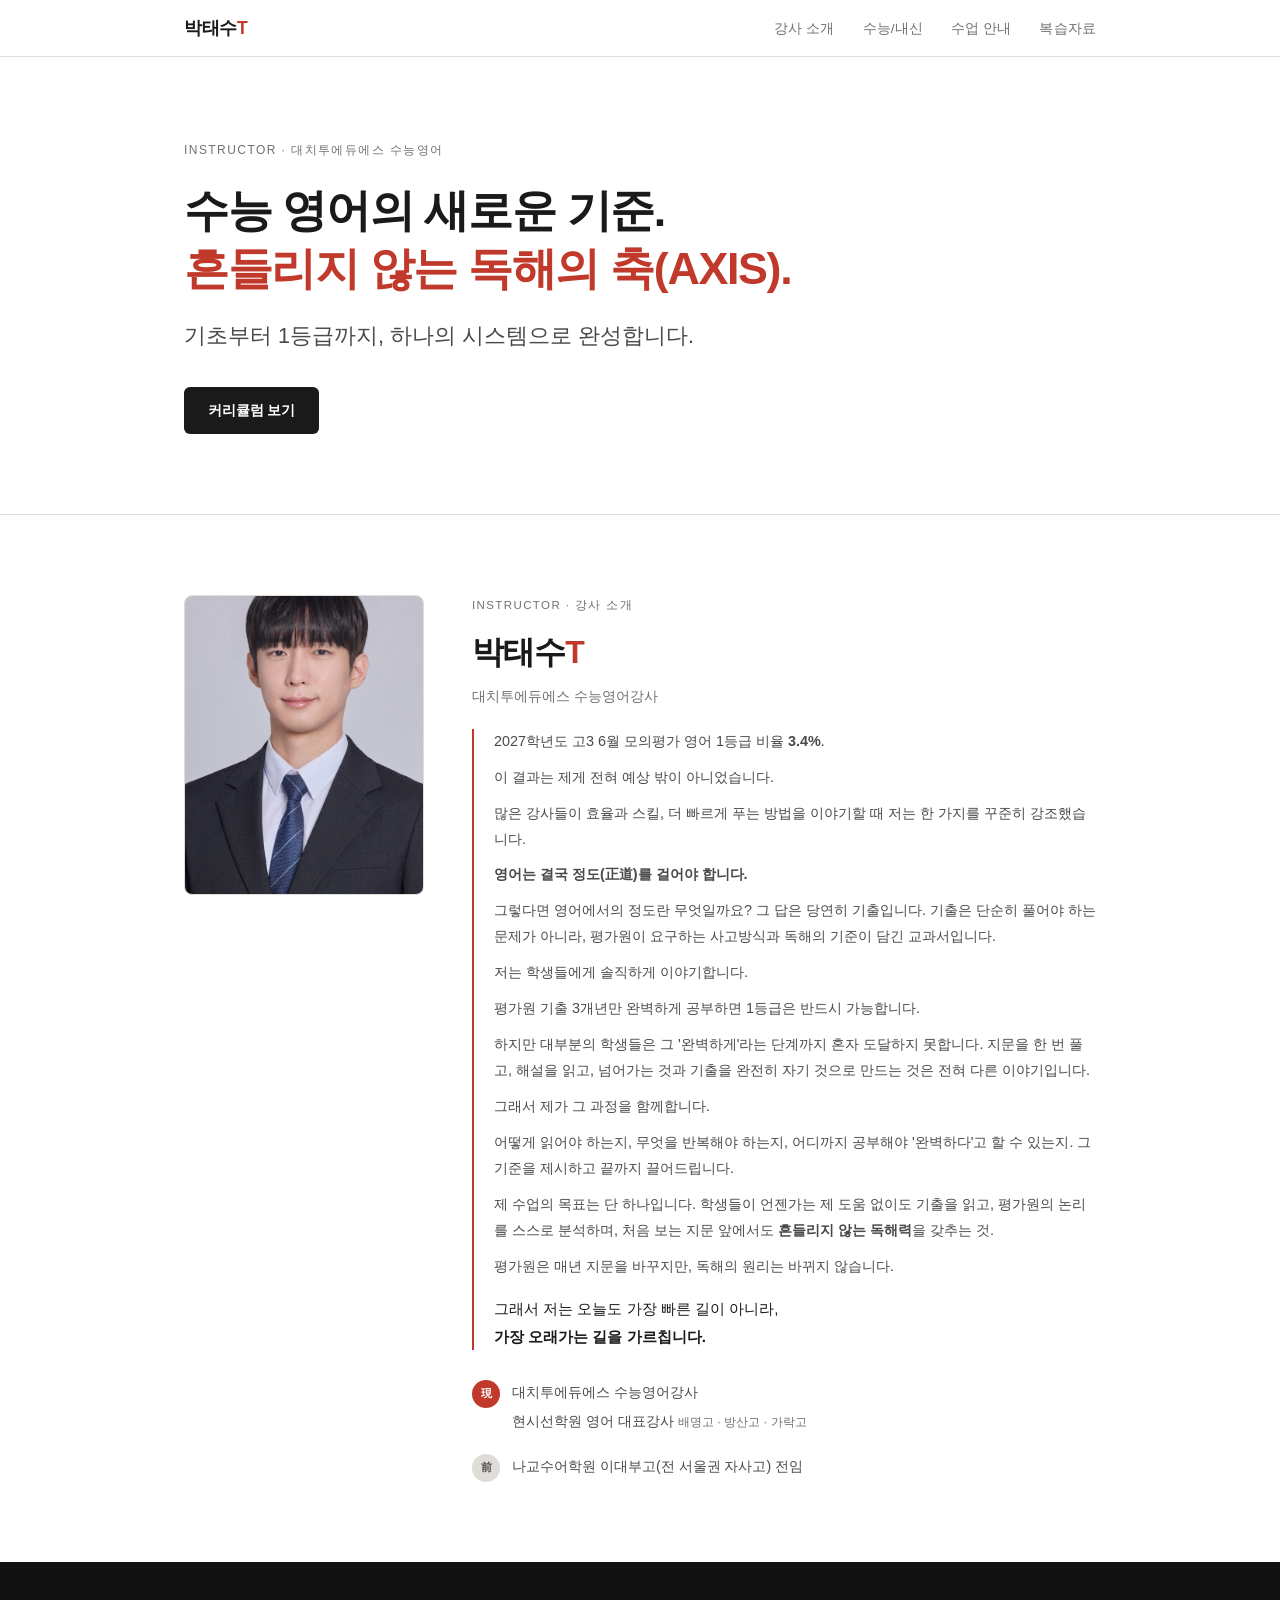
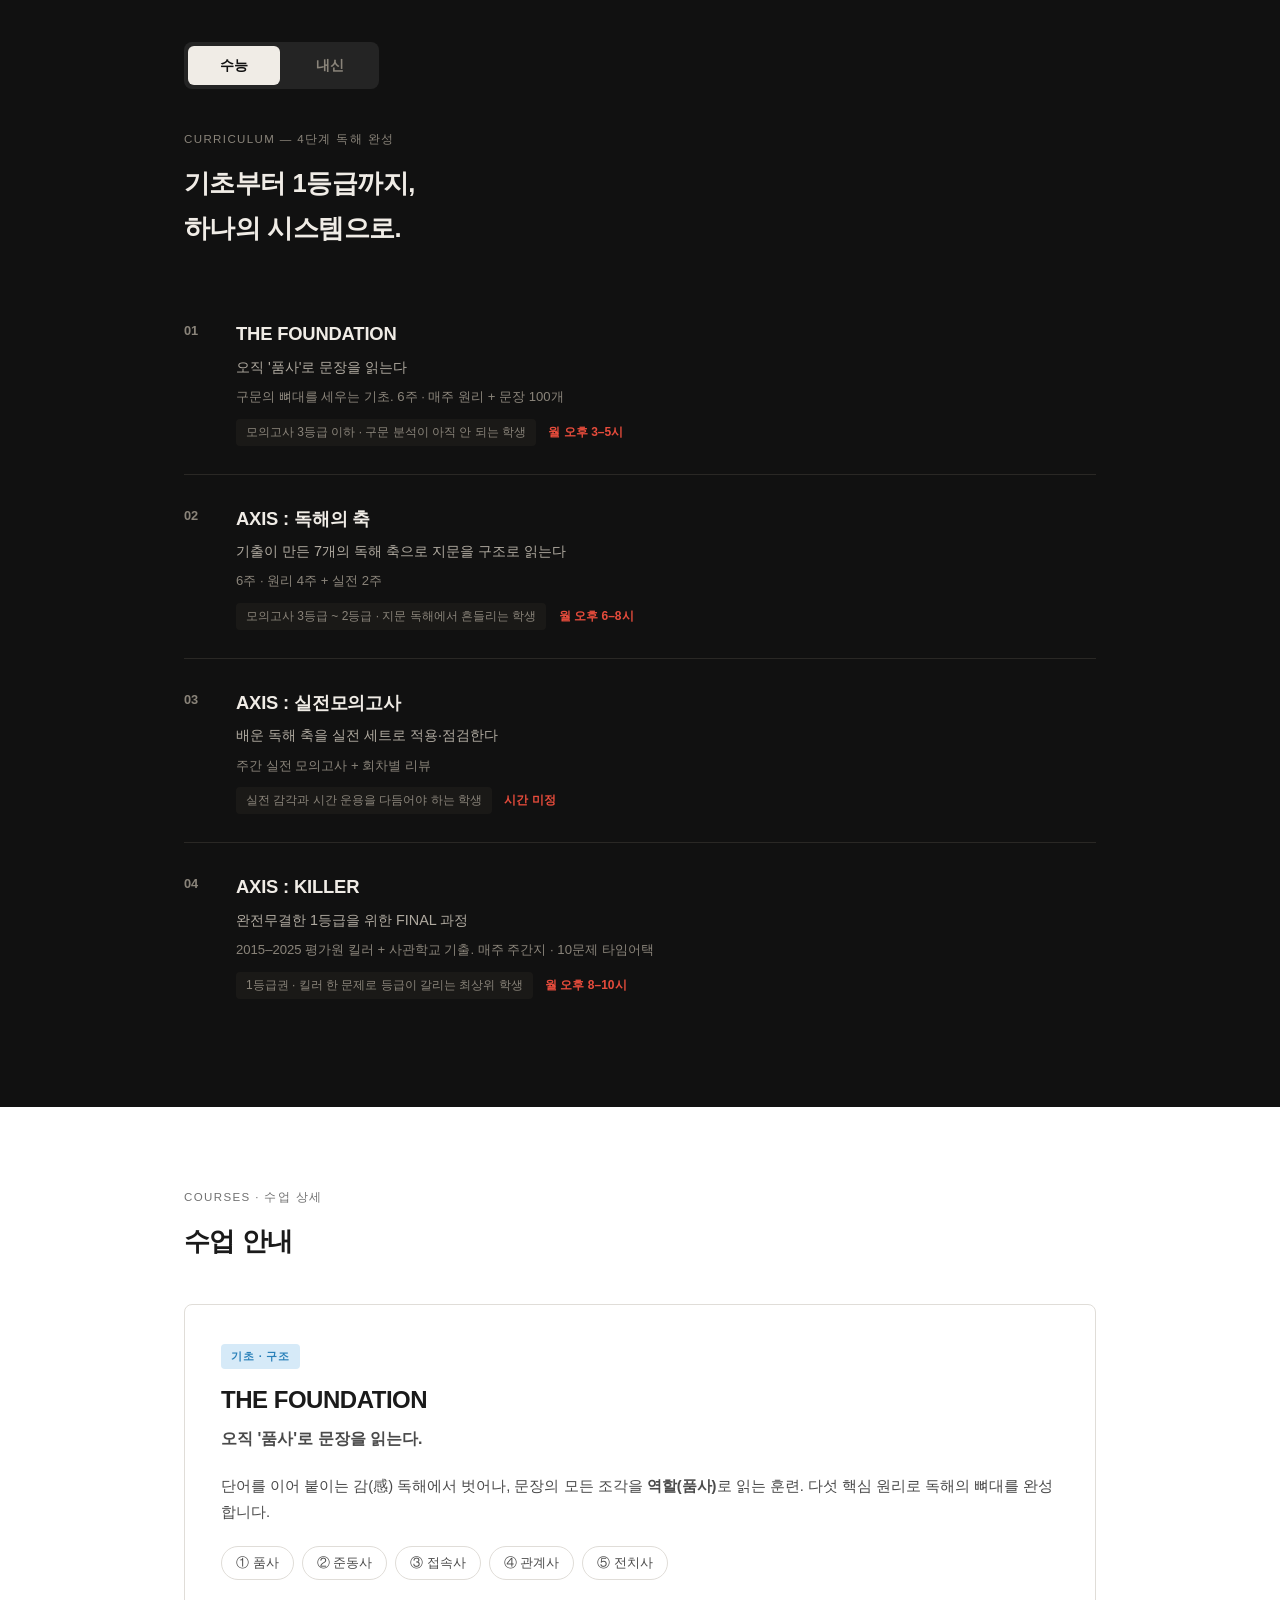
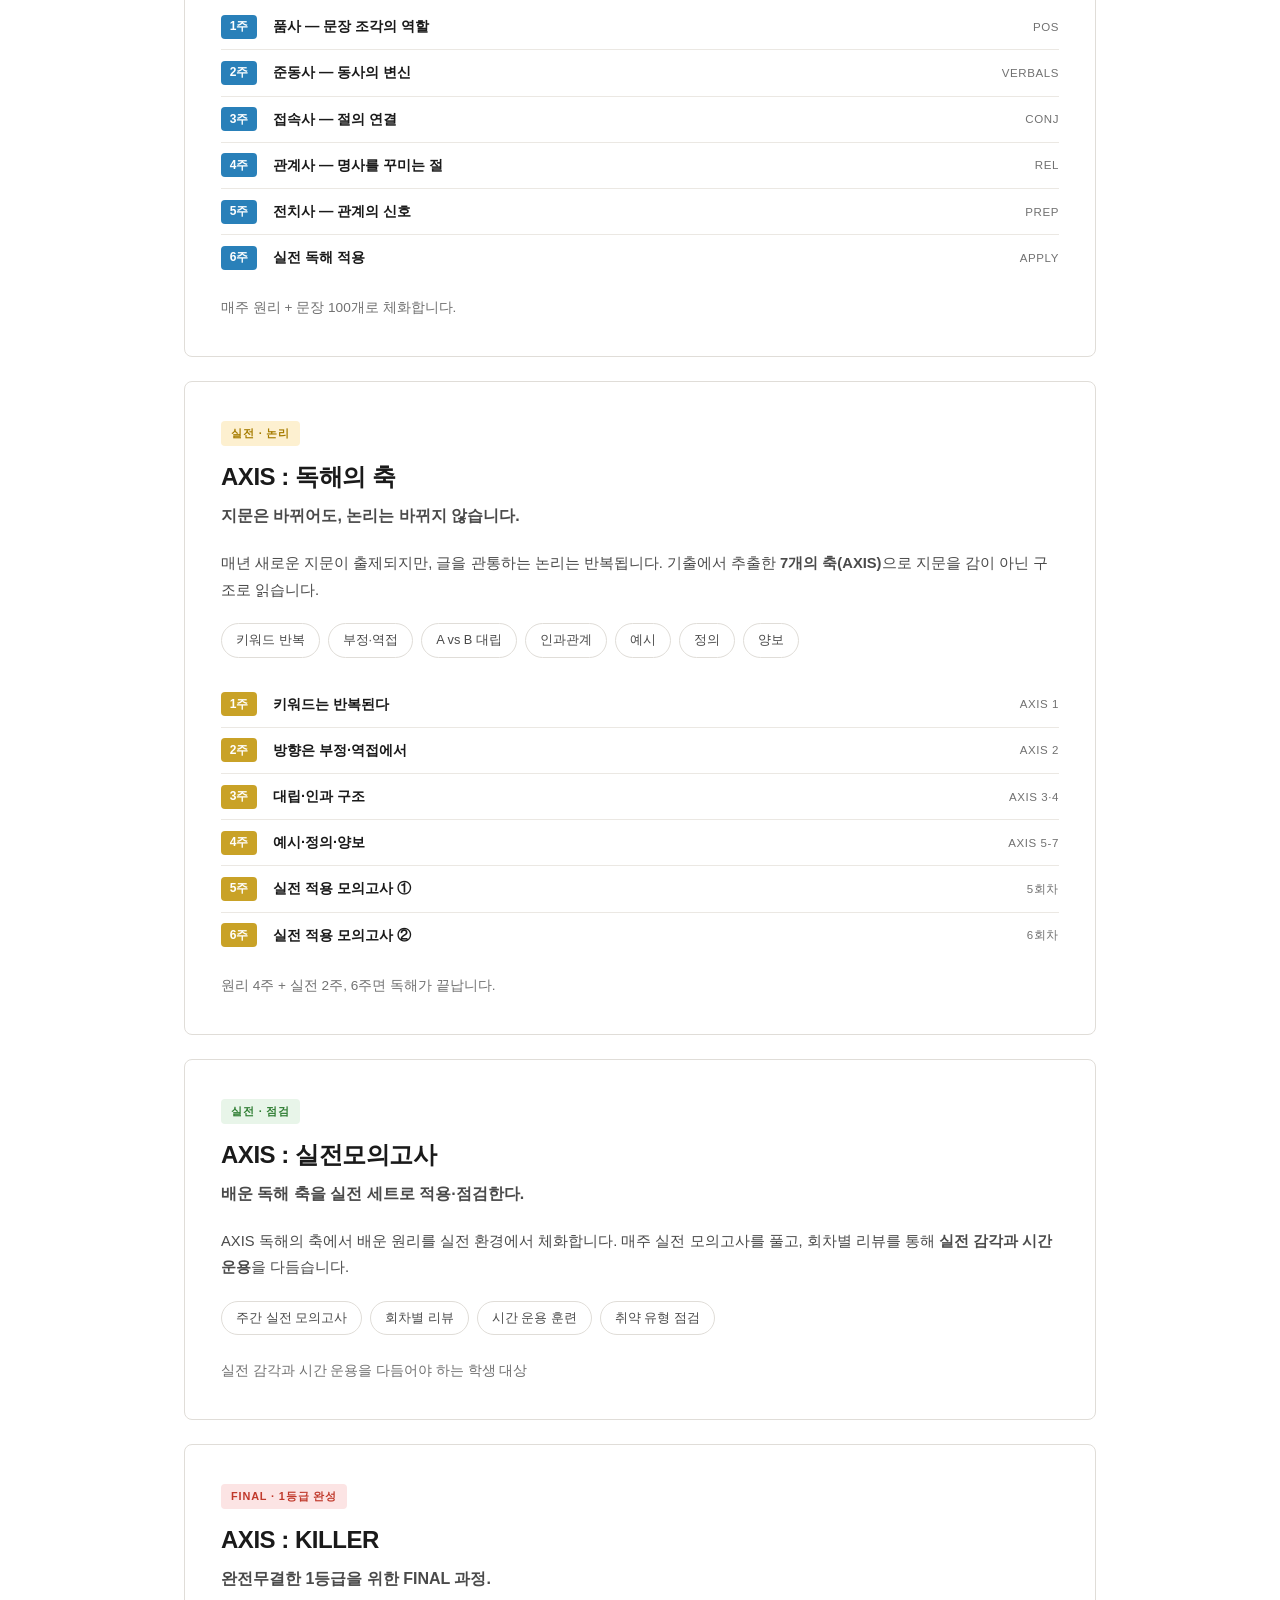
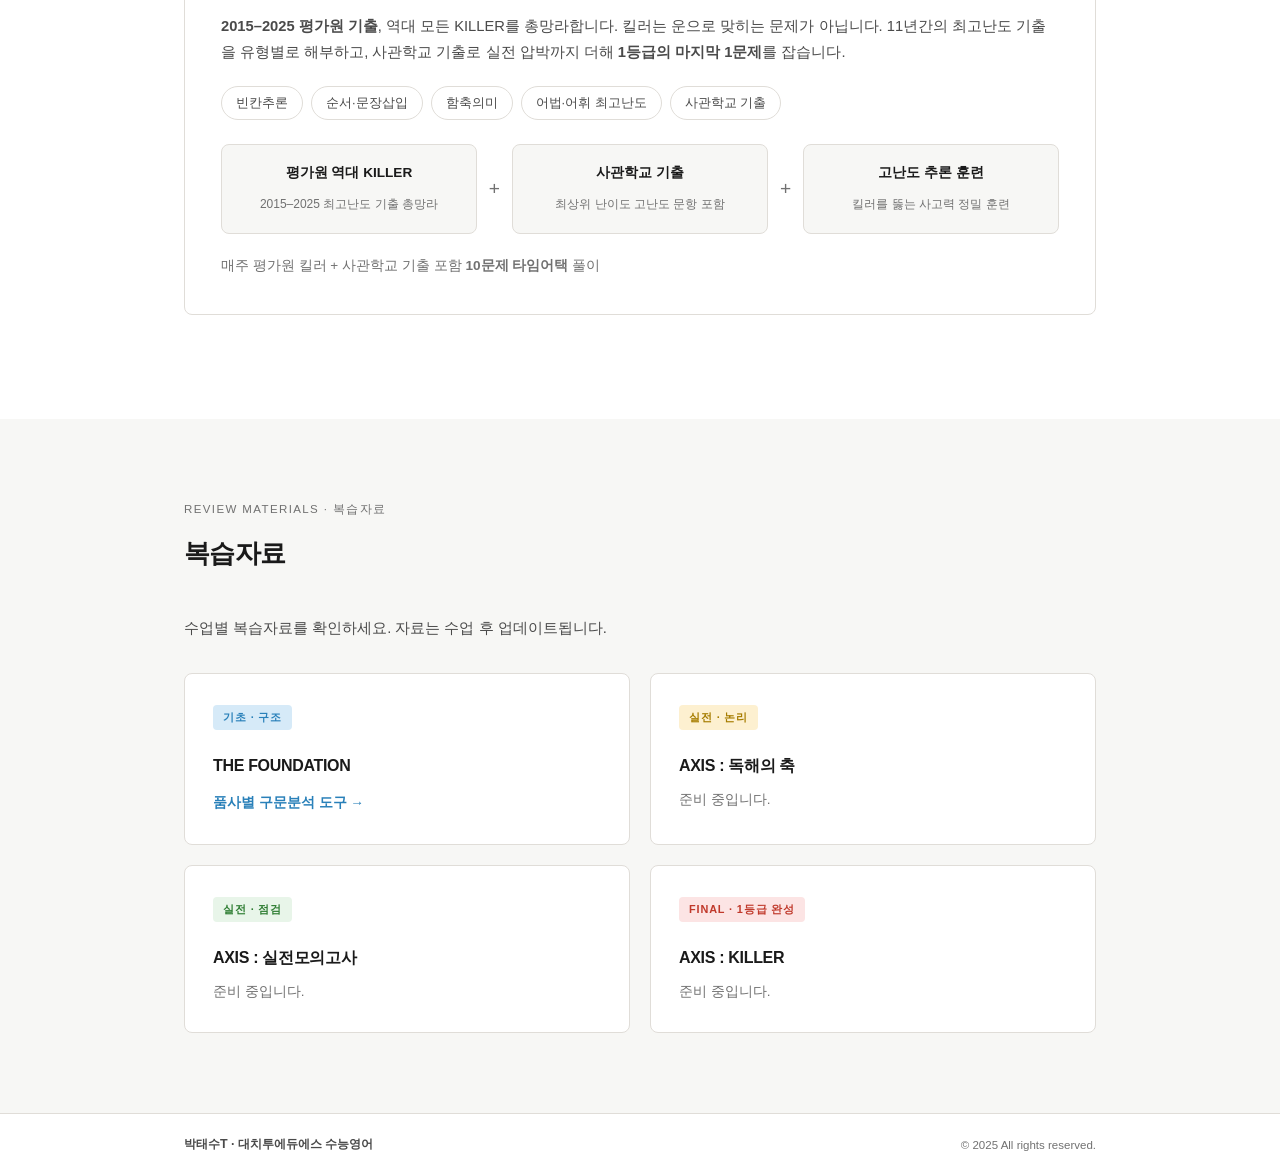
==== commit 688125ba: "feat: 직독직해 다이어그램 구문분석 도구 추가 - parse.html: 영어 문장 품사별 색상 분석 + 문장성분 라벨(S/V/O/C/M) - compromise.js 기반 청크" ====
--- a/index.html
+++ b/index.html
@@ -364,7 +364,7 @@
         <div class="material-card">
           <span class="course-badge basic">기초 · 구조</span>
           <h3>THE FOUNDATION</h3>
-          <p>준비 중입니다.</p>
+          <a href="parse.html" class="material-link">품사별 구문분석 도구 &rarr;</a>
         </div>
         <div class="material-card">
           <span class="course-badge axis">실전 · 논리</span>
--- a/style.css
+++ b/style.css
@@ -916,6 +916,19 @@
   color: var(--text-light);
 }
 
+.material-link {
+  display: inline-block;
+  font-size: 0.85rem;
+  font-weight: 600;
+  color: var(--blue);
+  text-decoration: none;
+  transition: opacity 0.25s;
+}
+
+.material-link:hover {
+  opacity: 0.7;
+}
+
 /* --- Footer --- */
 .footer {
   border-top: 1px solid var(--border);
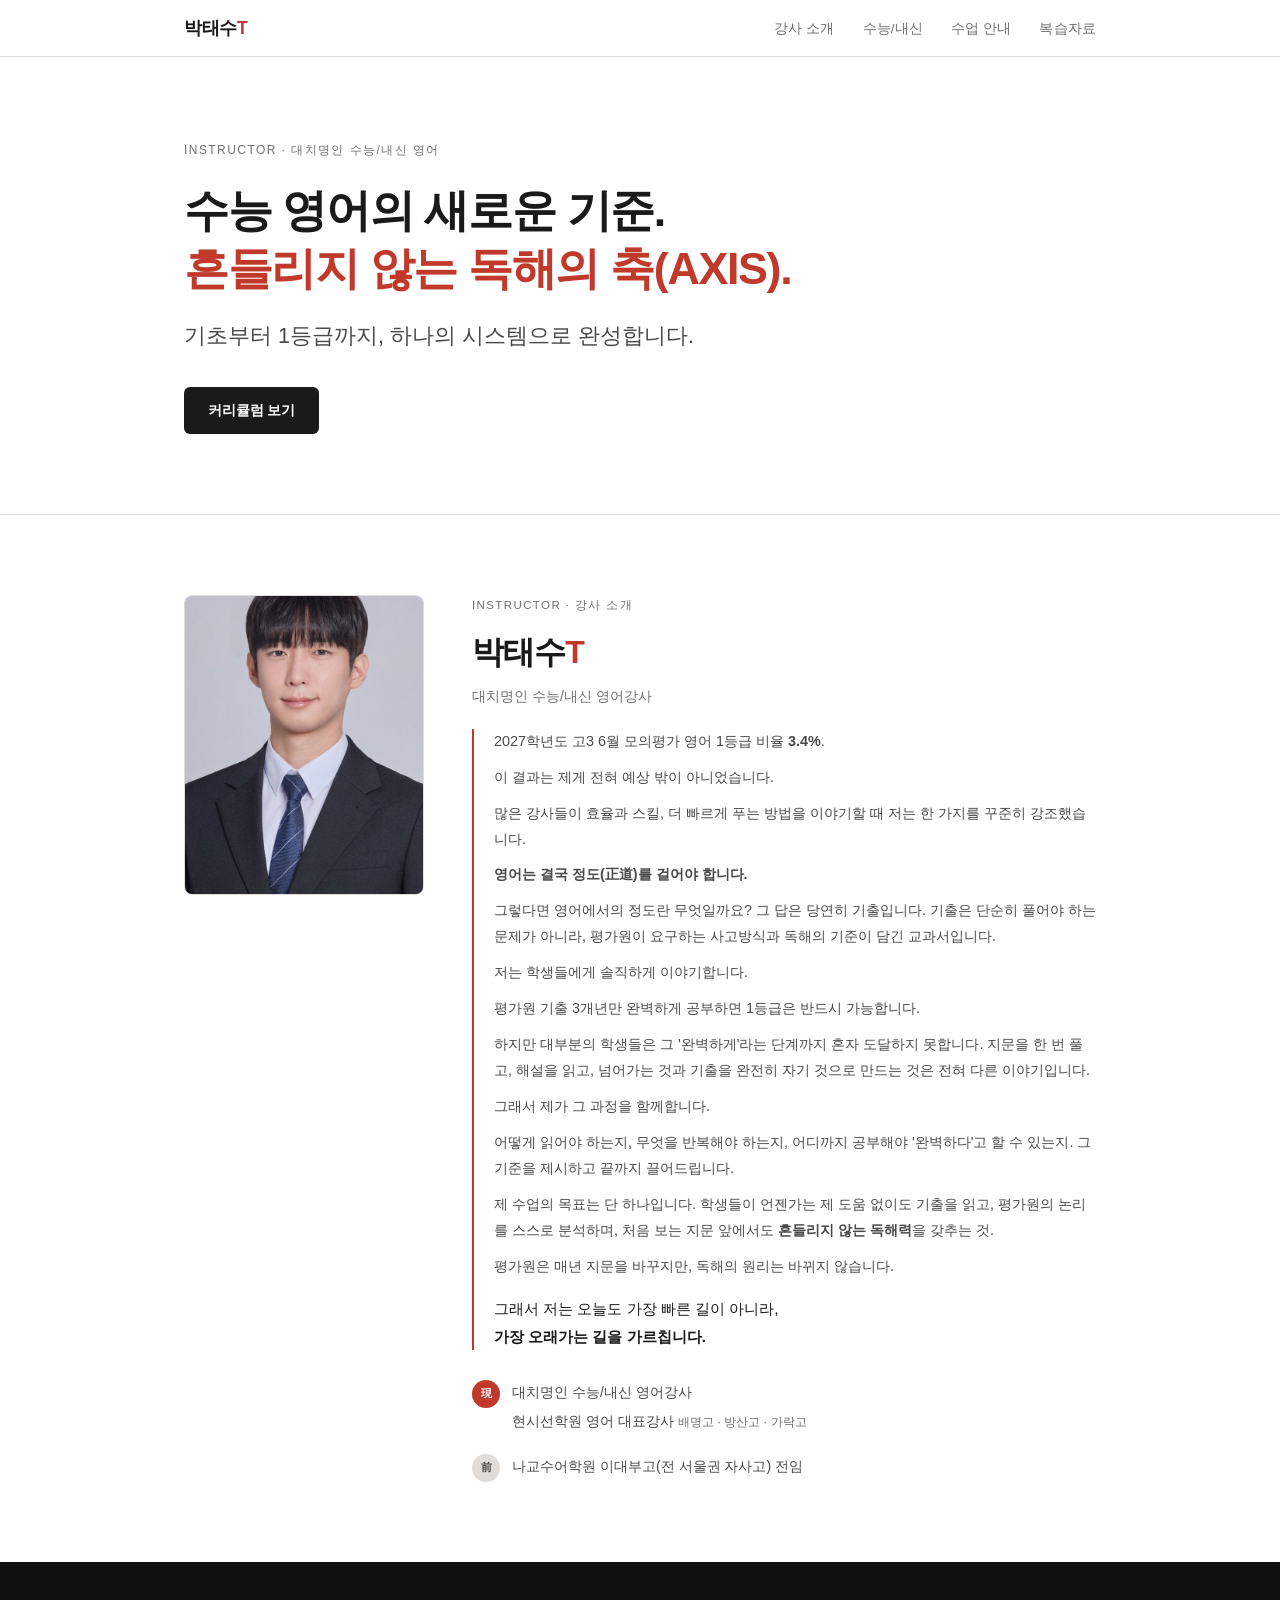
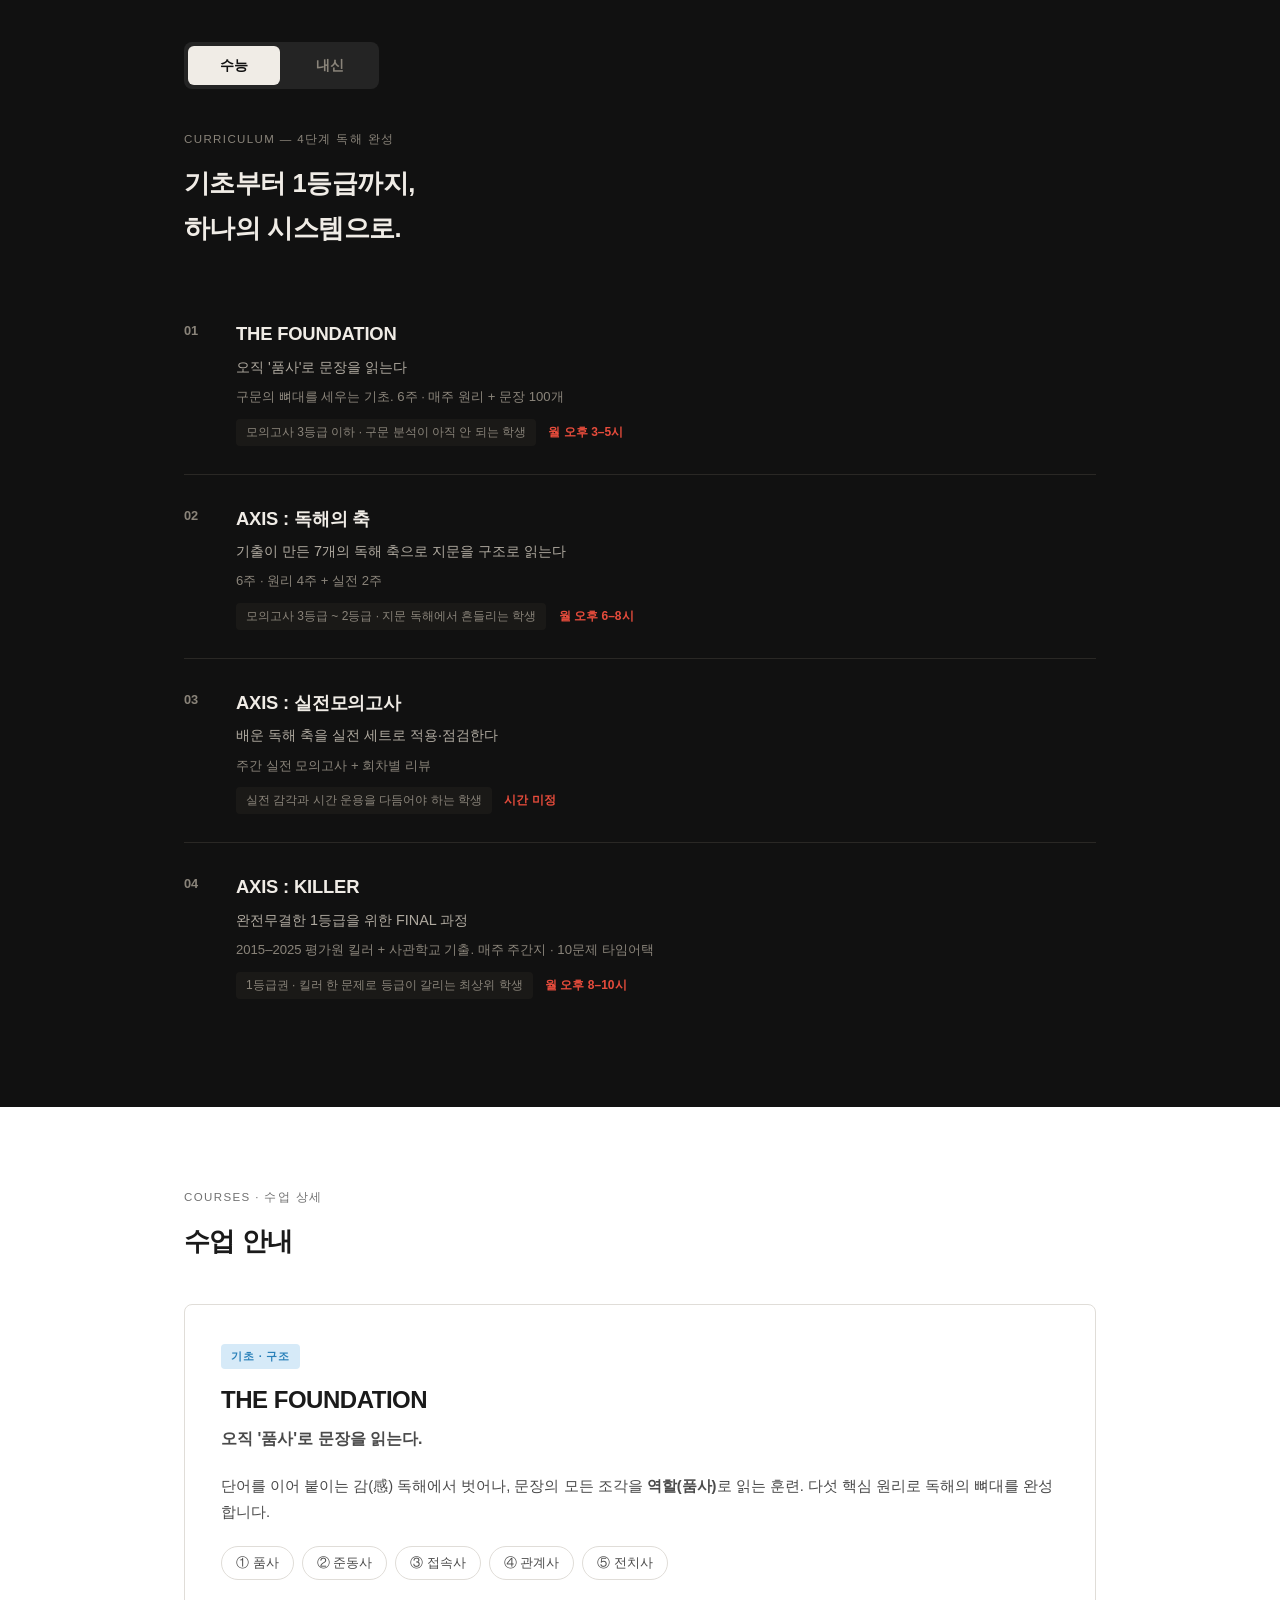
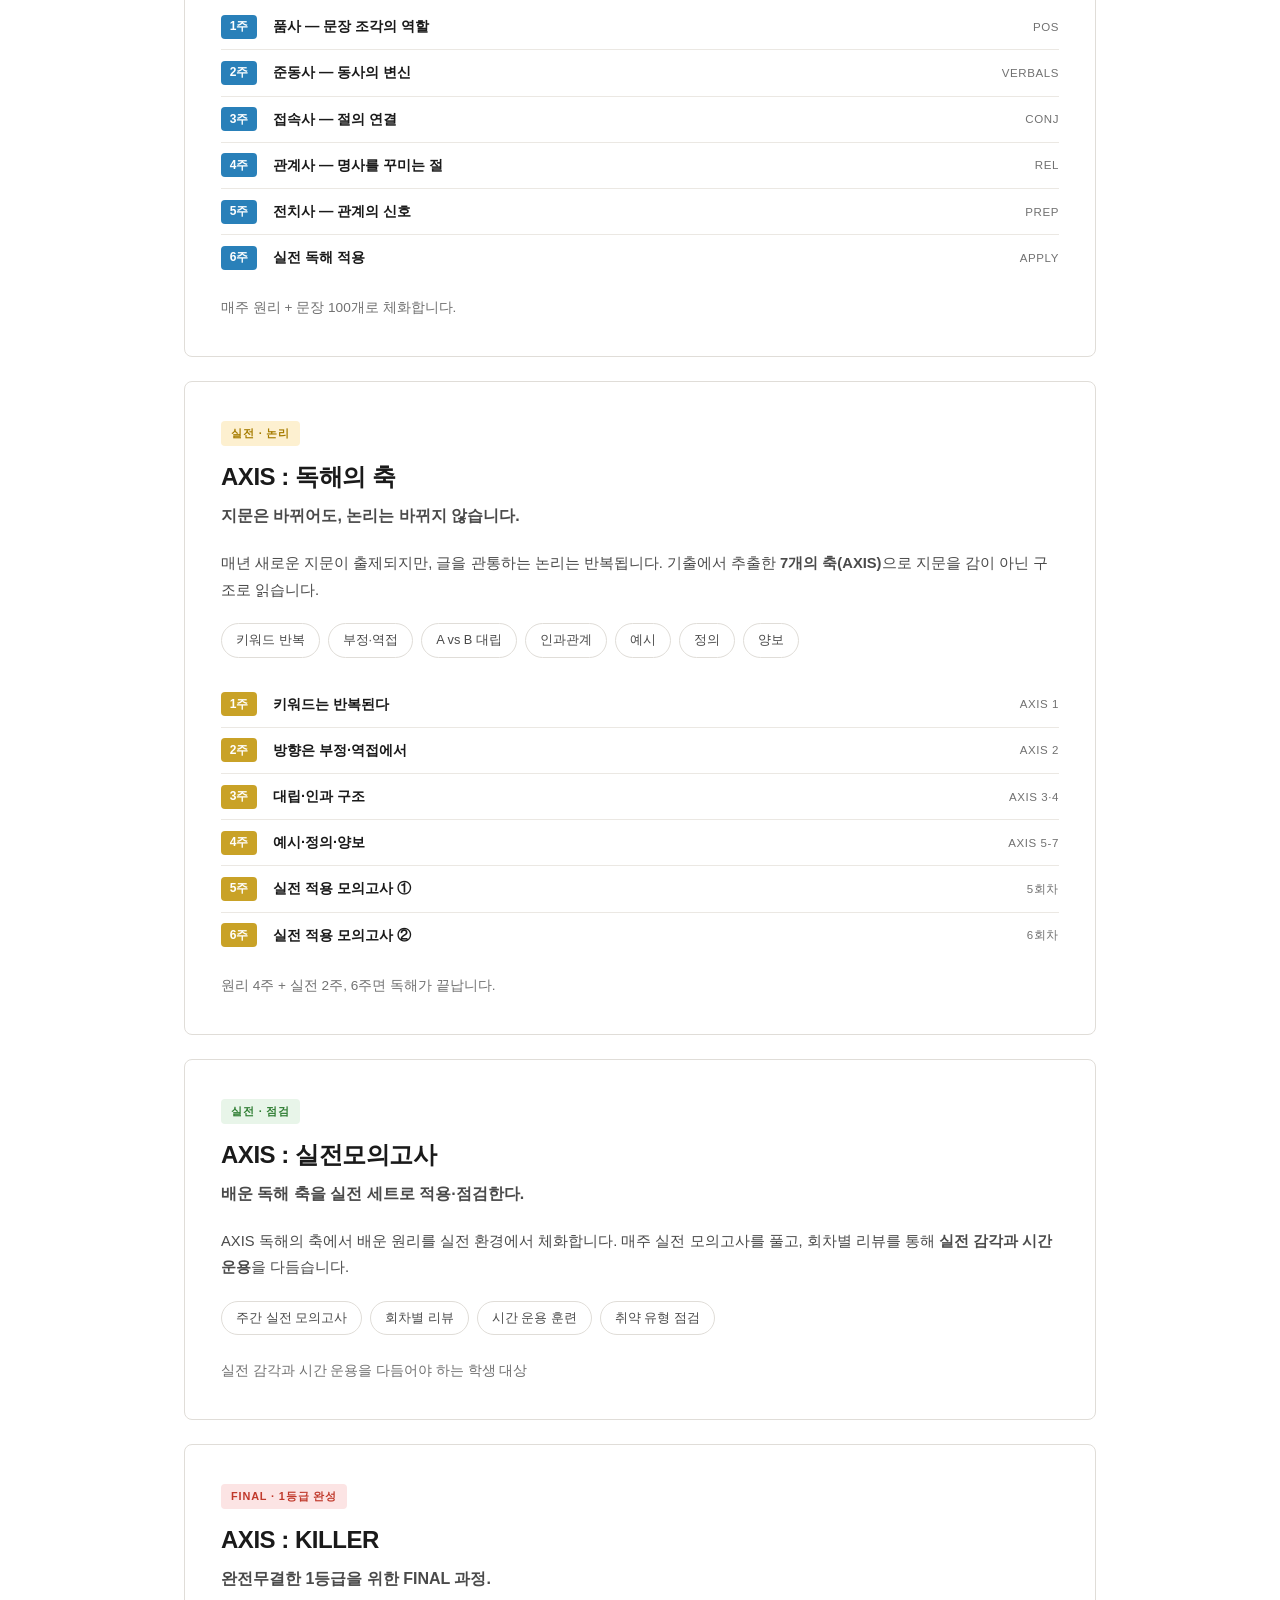
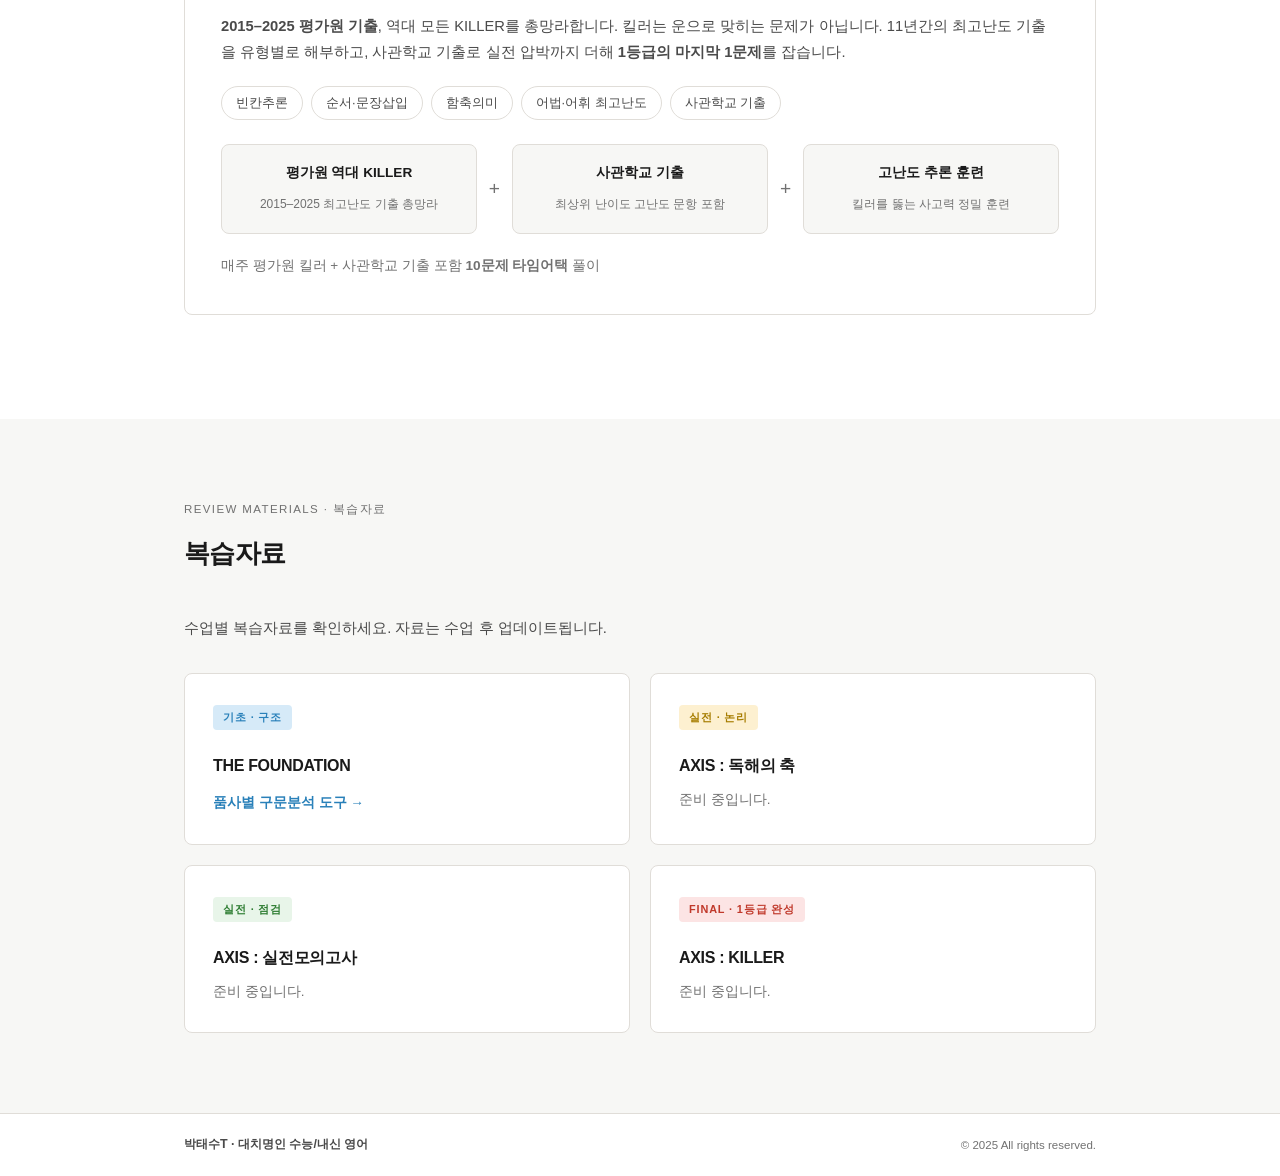
==== commit cefdbb7a: "chore: 강사 소개 대치투에듀에스 → 대치명인 수능/내신 영어강사로 변경 Co-Authored-By: Claude Opus 4.6 <noreply@anthropic.com> C" ====
--- a/index.html
+++ b/index.html
@@ -3,7 +3,7 @@
 <head>
   <meta charset="UTF-8">
   <meta name="viewport" content="width=device-width, initial-scale=1.0">
-  <title>박태수T · 대치투에듀에스 수능영어</title>
+  <title>박태수T · 대치명인 수능/내신 영어</title>
   <link rel="stylesheet" href="style.css">
 </head>
 <body>
@@ -25,7 +25,7 @@
 
   <header class="hero">
     <div class="container hero-content">
-      <p class="hero-label">INSTRUCTOR · 대치투에듀에스 수능영어</p>
+      <p class="hero-label">INSTRUCTOR · 대치명인 수능/내신 영어</p>
       <h1 class="hero-title">수능 영어의 새로운 기준.<br><span class="hero-accent">흔들리지 않는 독해의 축(AXIS).</span></h1>
       <p class="hero-desc">기초부터 1등급까지, 하나의 시스템으로 완성합니다.</p>
       <div class="hero-buttons">
@@ -43,7 +43,7 @@
         <div class="instructor-info">
           <p class="instructor-label">INSTRUCTOR · 강사 소개</p>
           <h2 class="instructor-name">박태수<span class="name-t">T</span></h2>
-          <p class="instructor-role">대치투에듀에스 수능영어강사</p>
+          <p class="instructor-role">대치명인 수능/내신 영어강사</p>
           <div class="instructor-message">
             <p>2027학년도 고3 6월 모의평가 영어 1등급 비율 <strong>3.4%</strong>.</p>
             <p>이 결과는 제게 전혀 예상 밖이 아니었습니다.</p>
@@ -63,7 +63,7 @@
             <div class="career-section">
               <span class="career-badge now">現</span>
               <ul>
-                <li>대치투에듀에스 수능영어강사</li>
+                <li>대치명인 수능/내신 영어강사</li>
                 <li>현시선학원 영어 대표강사 <span class="school-tag">배명고 · 방산고 · 가락고</span></li>
               </ul>
             </div>
@@ -387,7 +387,7 @@
 
   <footer class="footer">
     <div class="container footer-inner">
-      <span class="footer-logo">박태수T · 대치투에듀에스 수능영어</span>
+      <span class="footer-logo">박태수T · 대치명인 수능/내신 영어</span>
       <span class="footer-copy">&copy; 2025 All rights reserved.</span>
     </div>
   </footer>
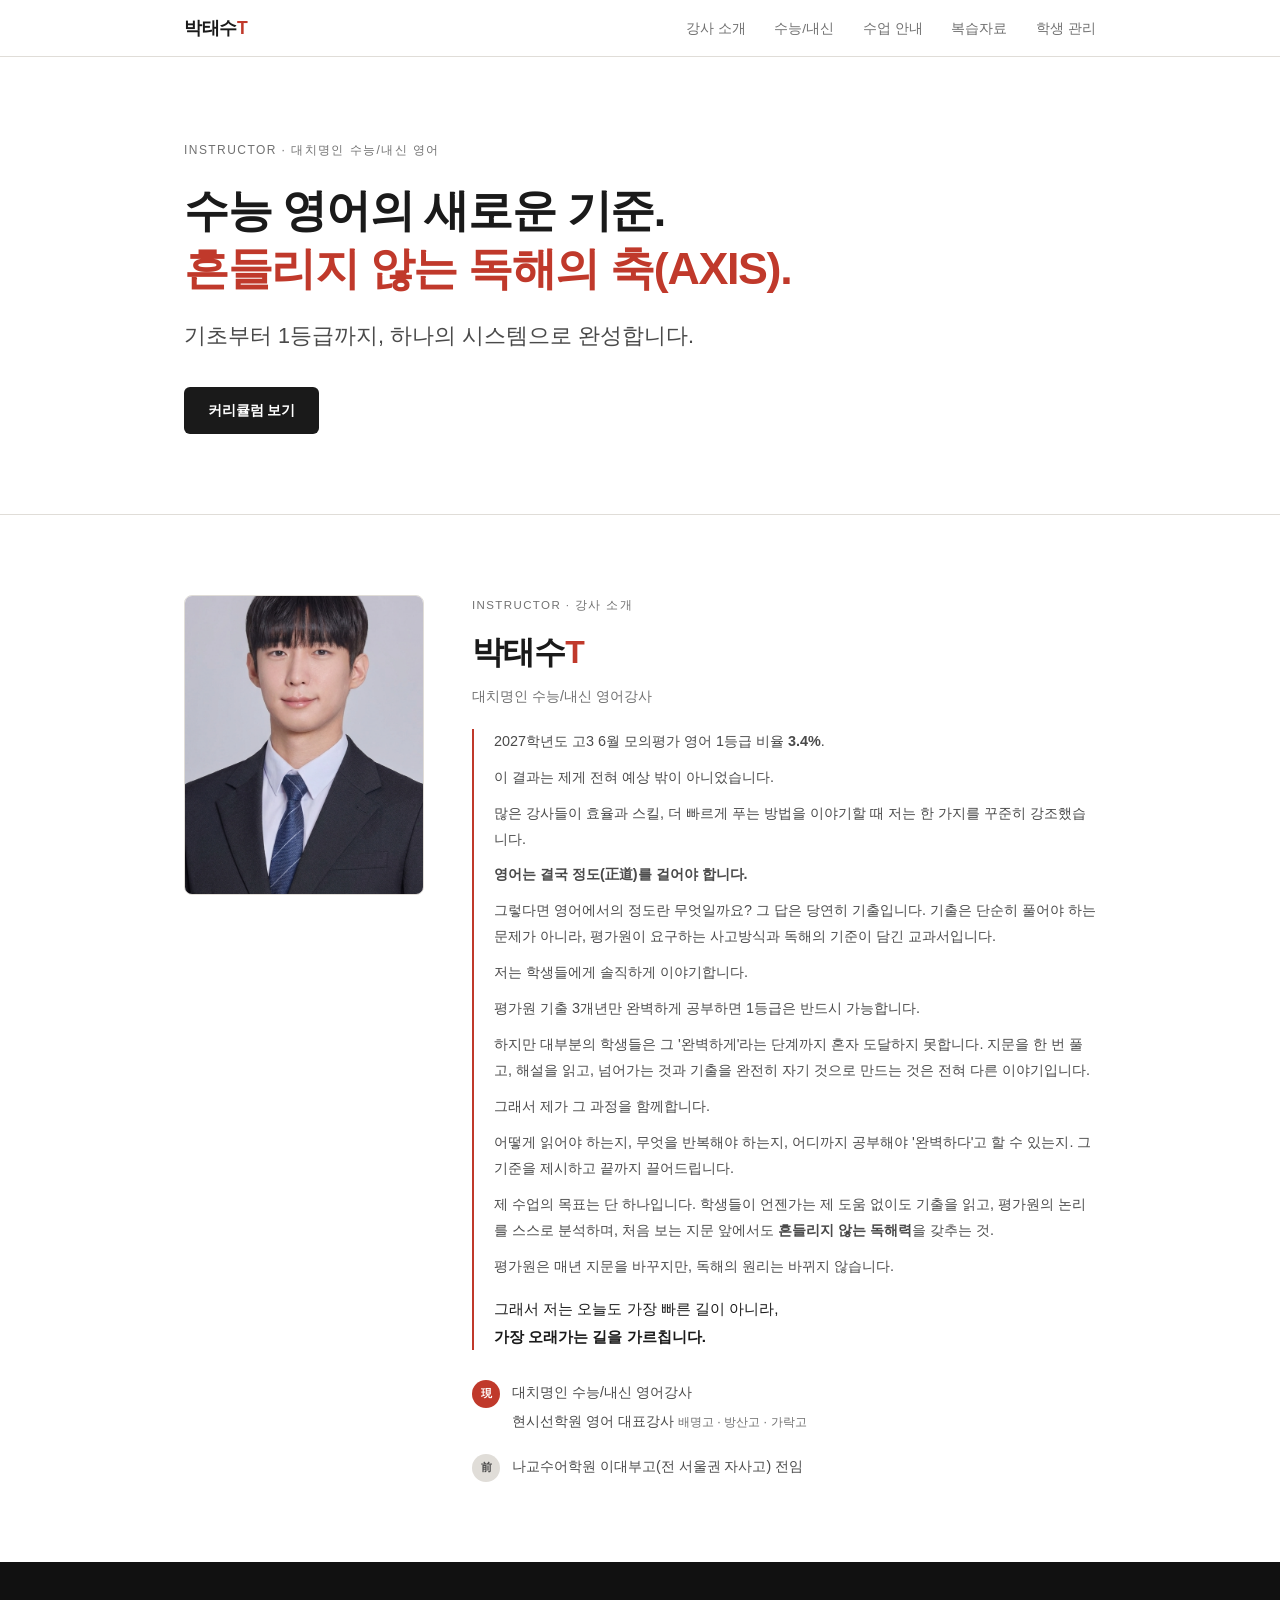
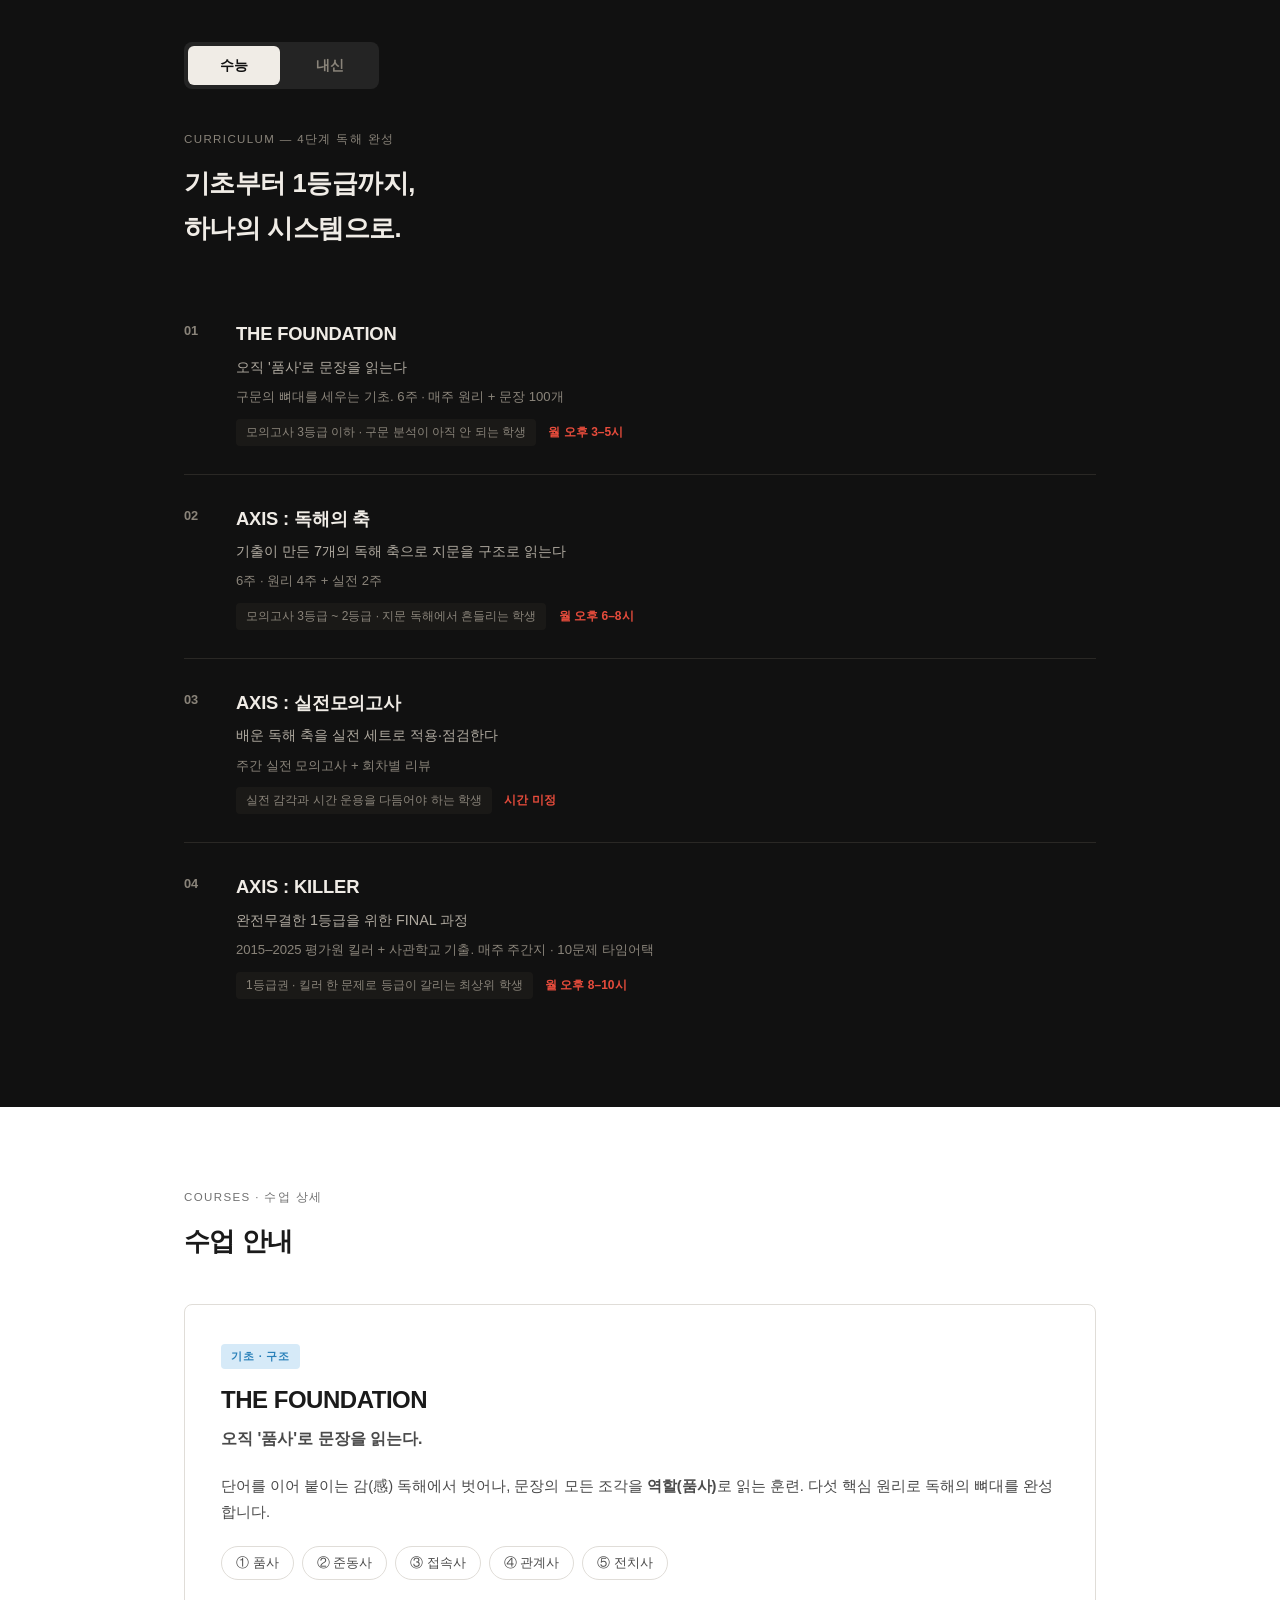
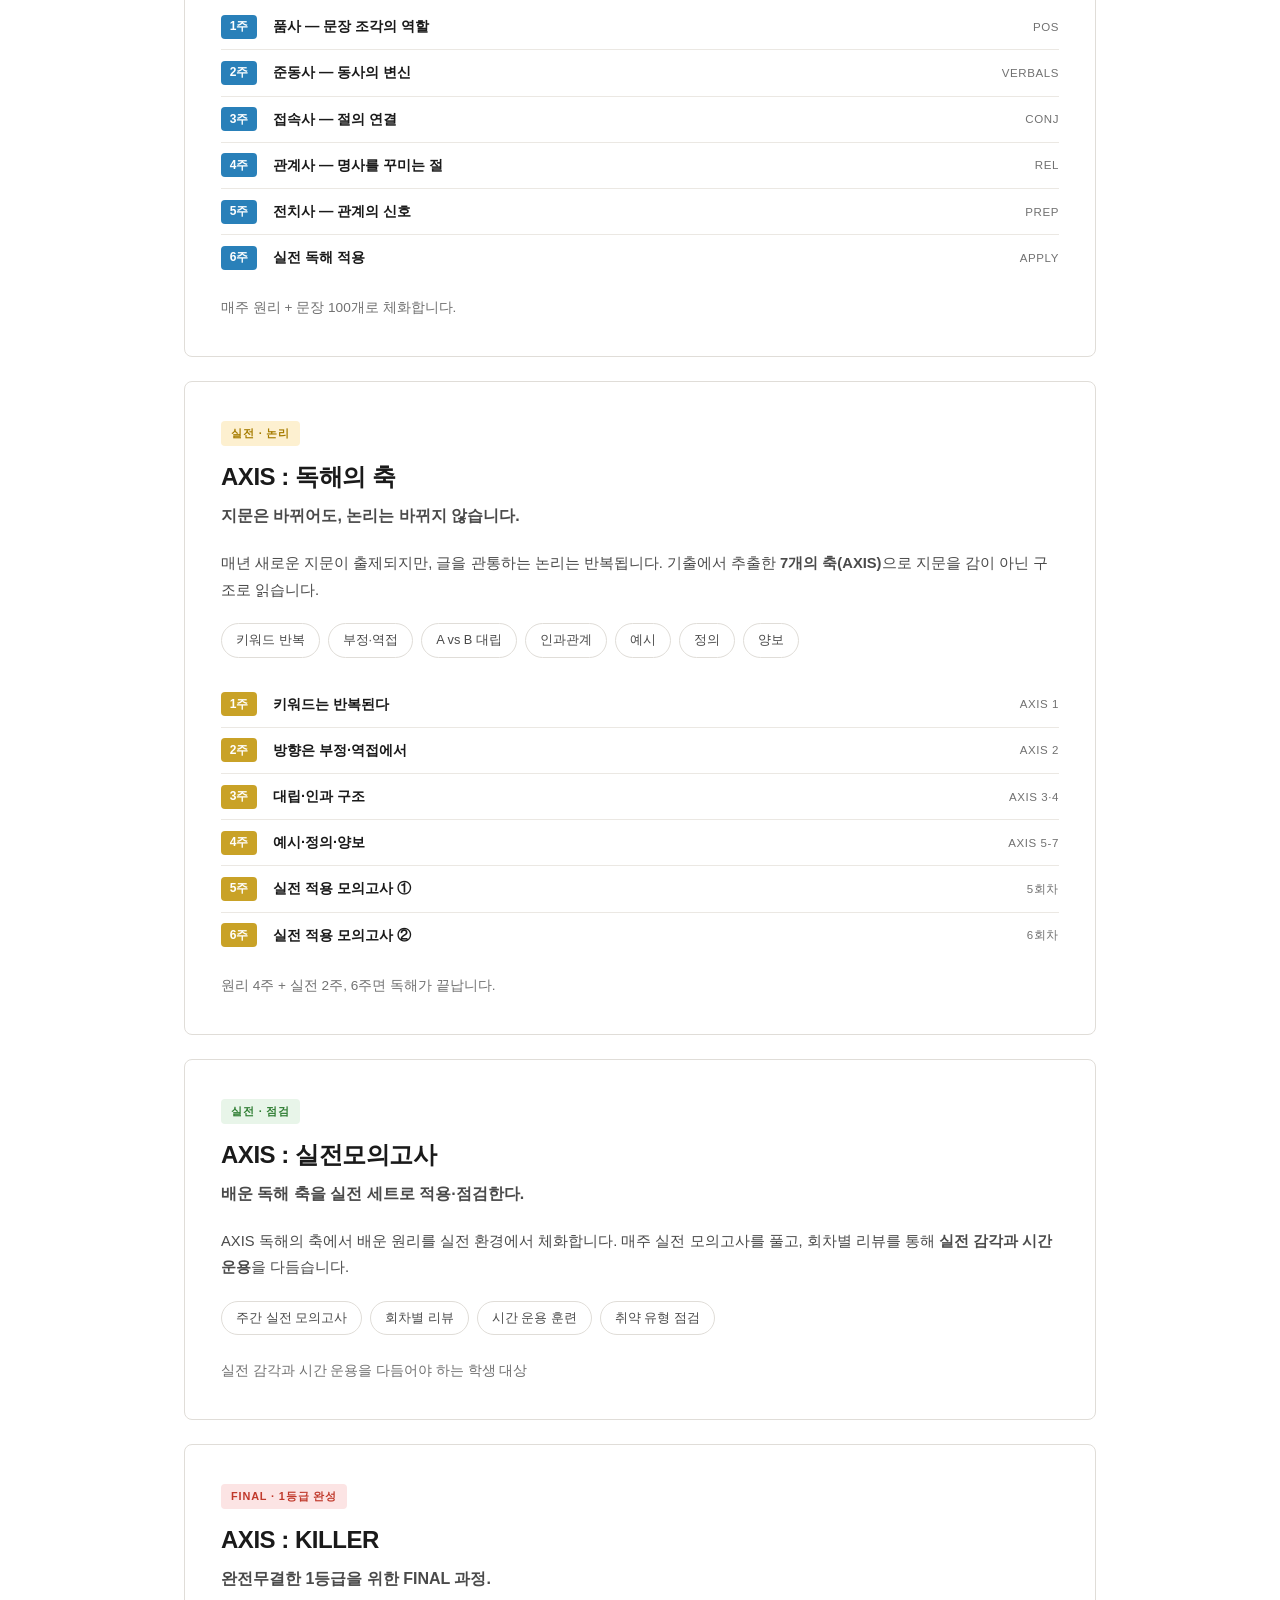
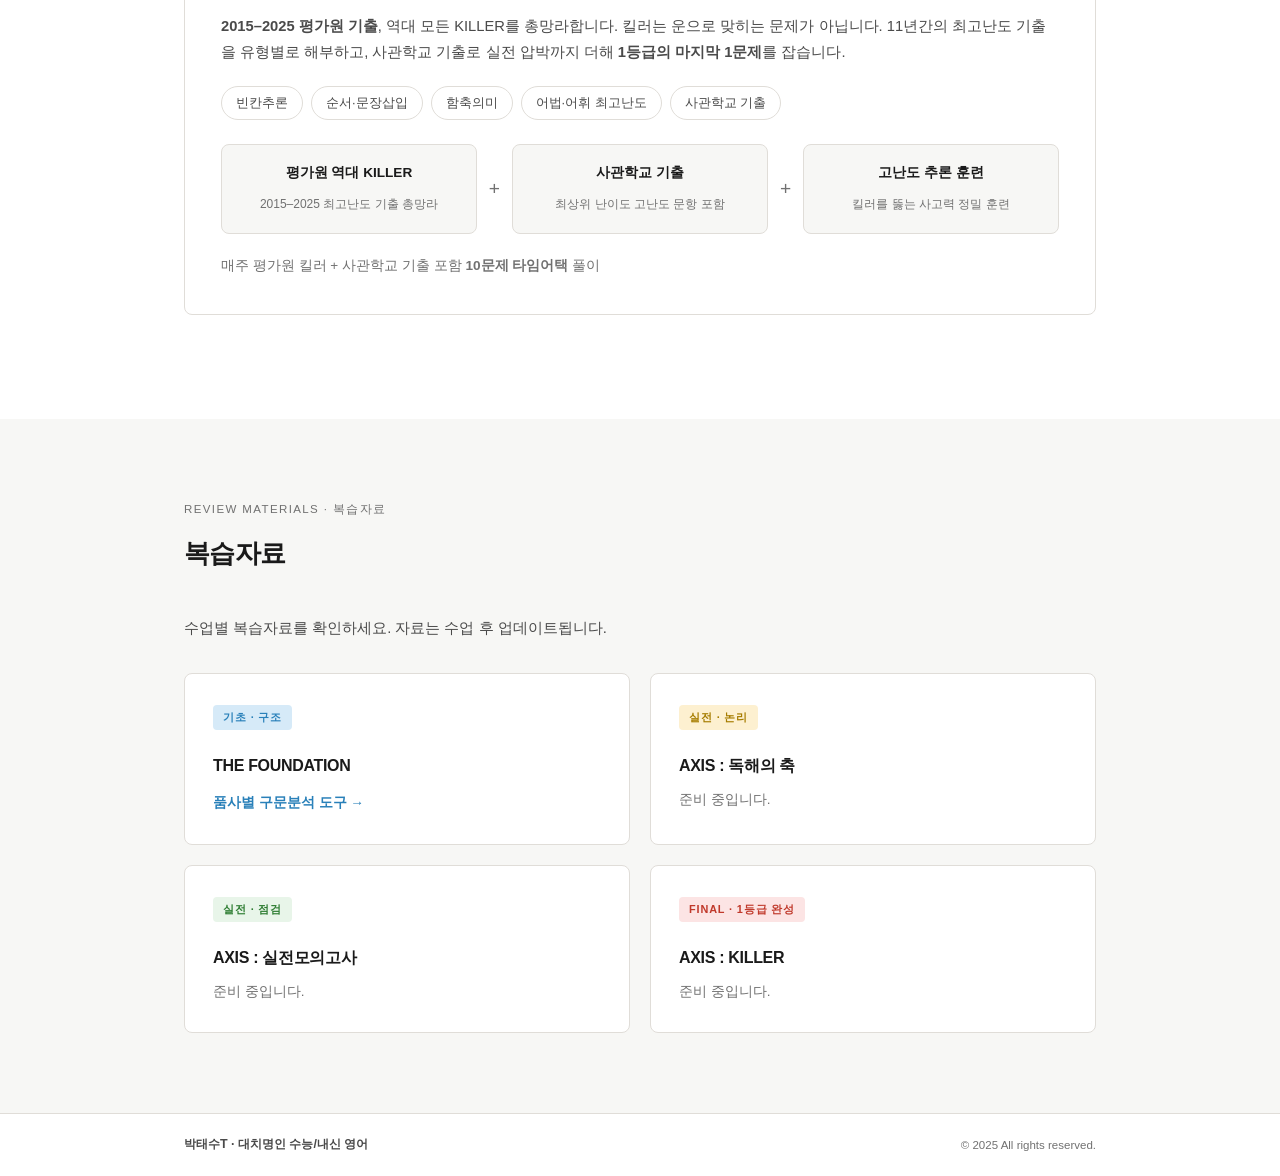
==== commit edde5a29: "feat: 학생 스케줄 관리 대시보드 추가 (admin.html) 조교용 학생 관리 기능: 학생 등록(이름/반/전화번호), 등원 체크, 과제 등록 및 수행 체크. localStor" ====
--- a/index.html
+++ b/index.html
@@ -19,6 +19,7 @@
         <li><a href="#curriculum">수능/내신</a></li>
         <li><a href="#courses">수업 안내</a></li>
         <li><a href="#review-materials">복습자료</a></li>
+        <li><a href="admin.html">학생 관리</a></li>
       </ul>
     </div>
   </nav>
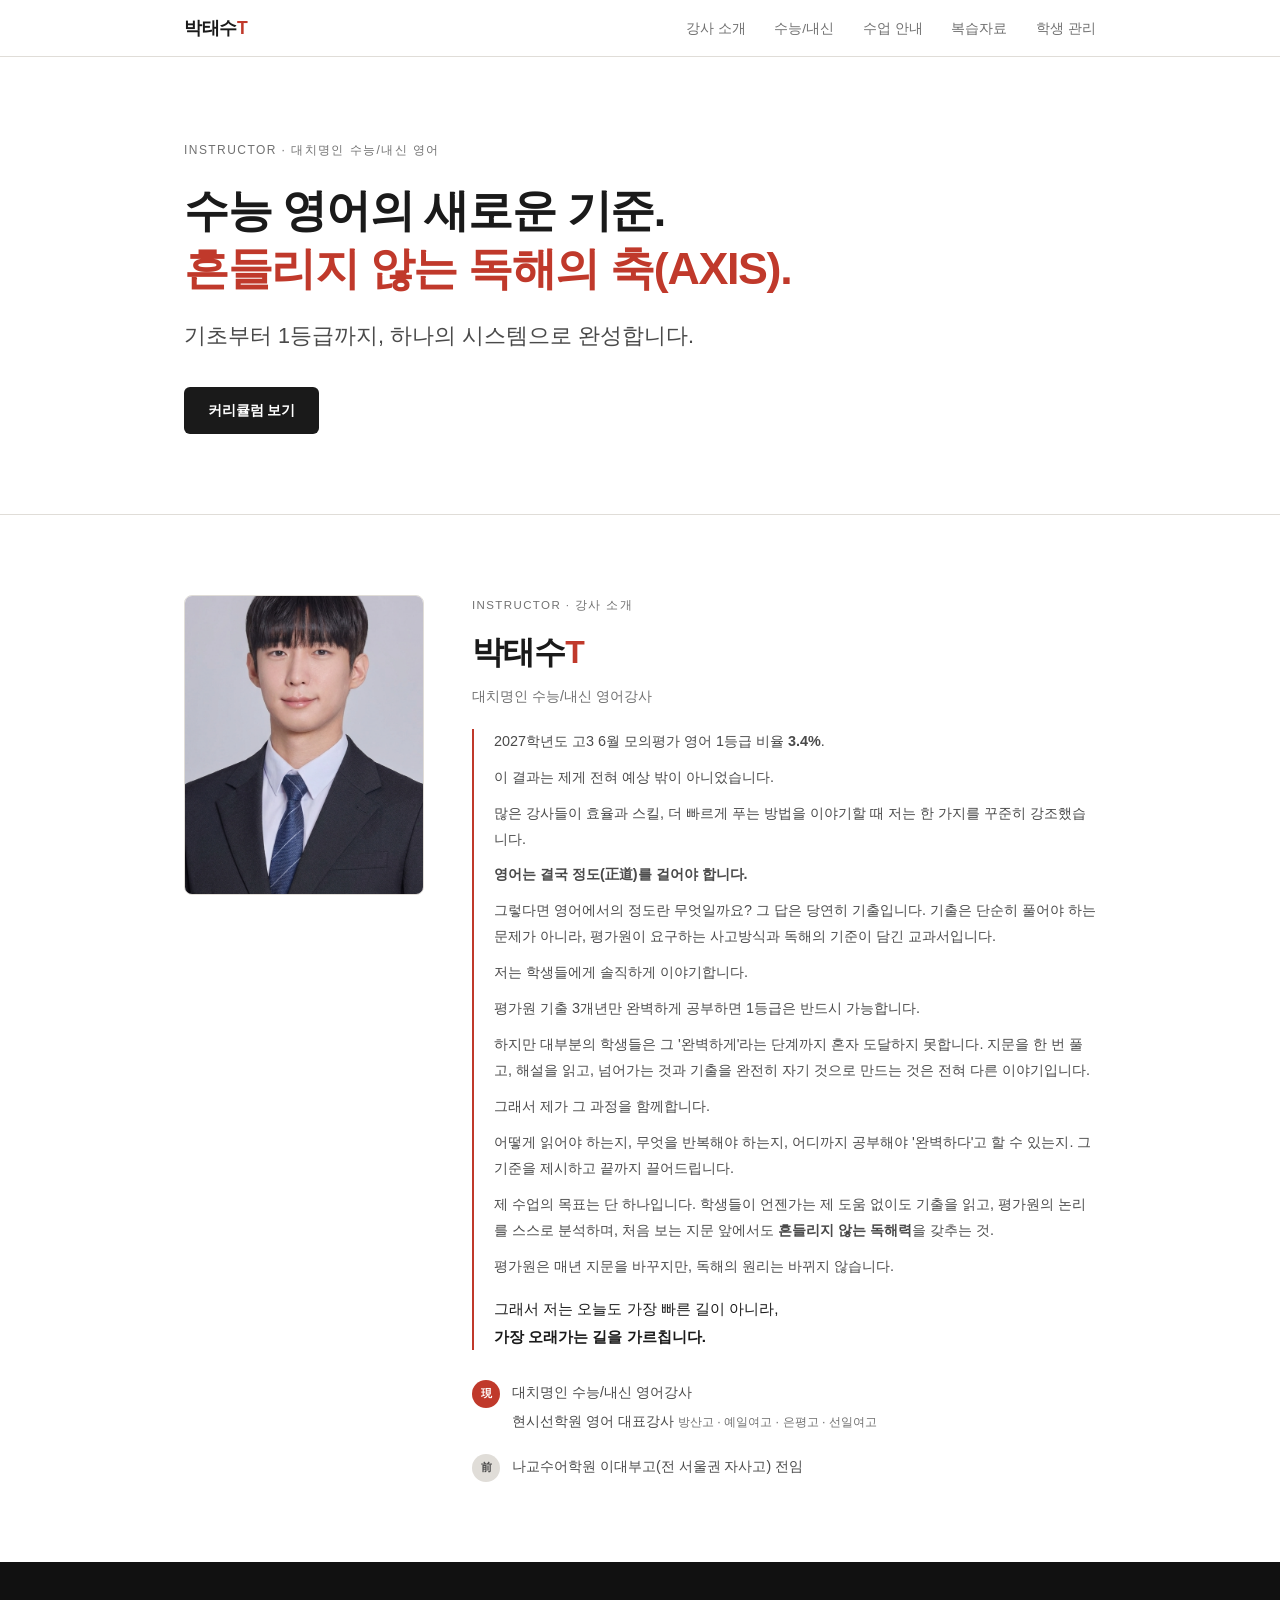
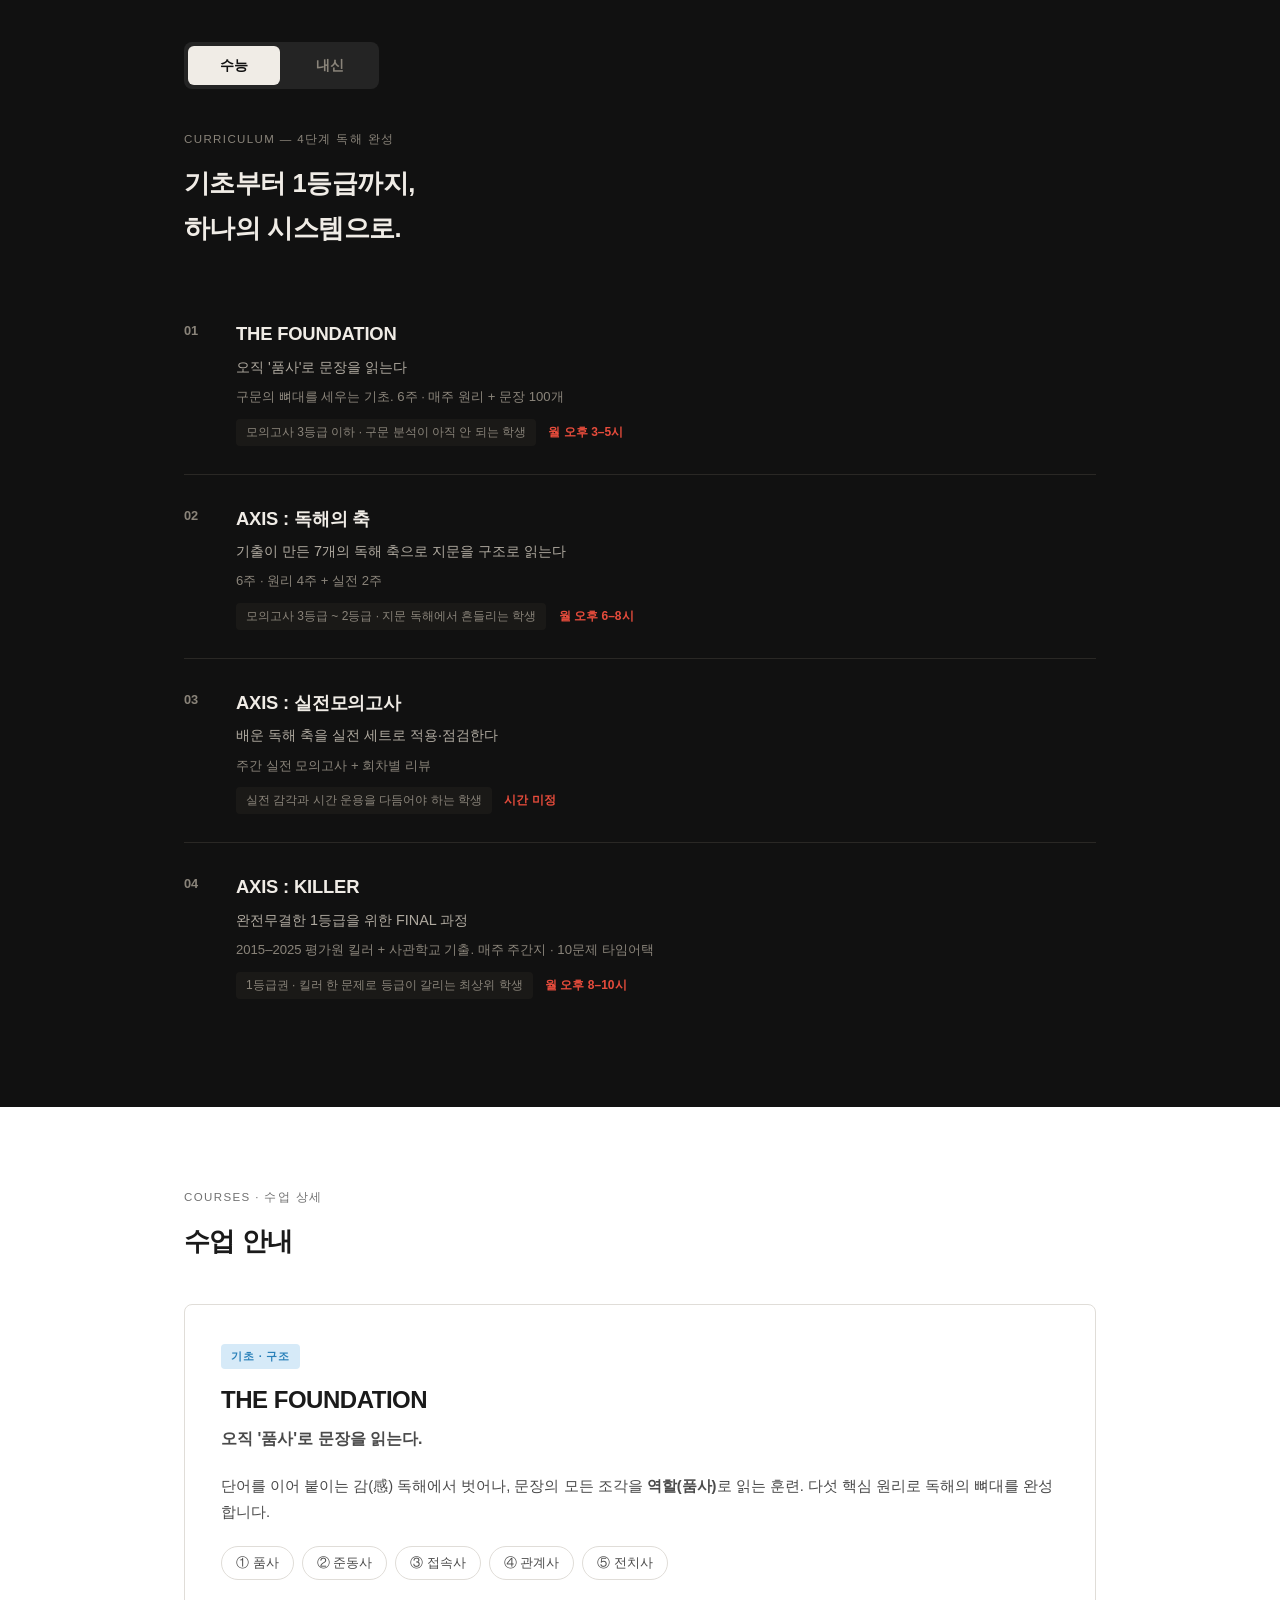
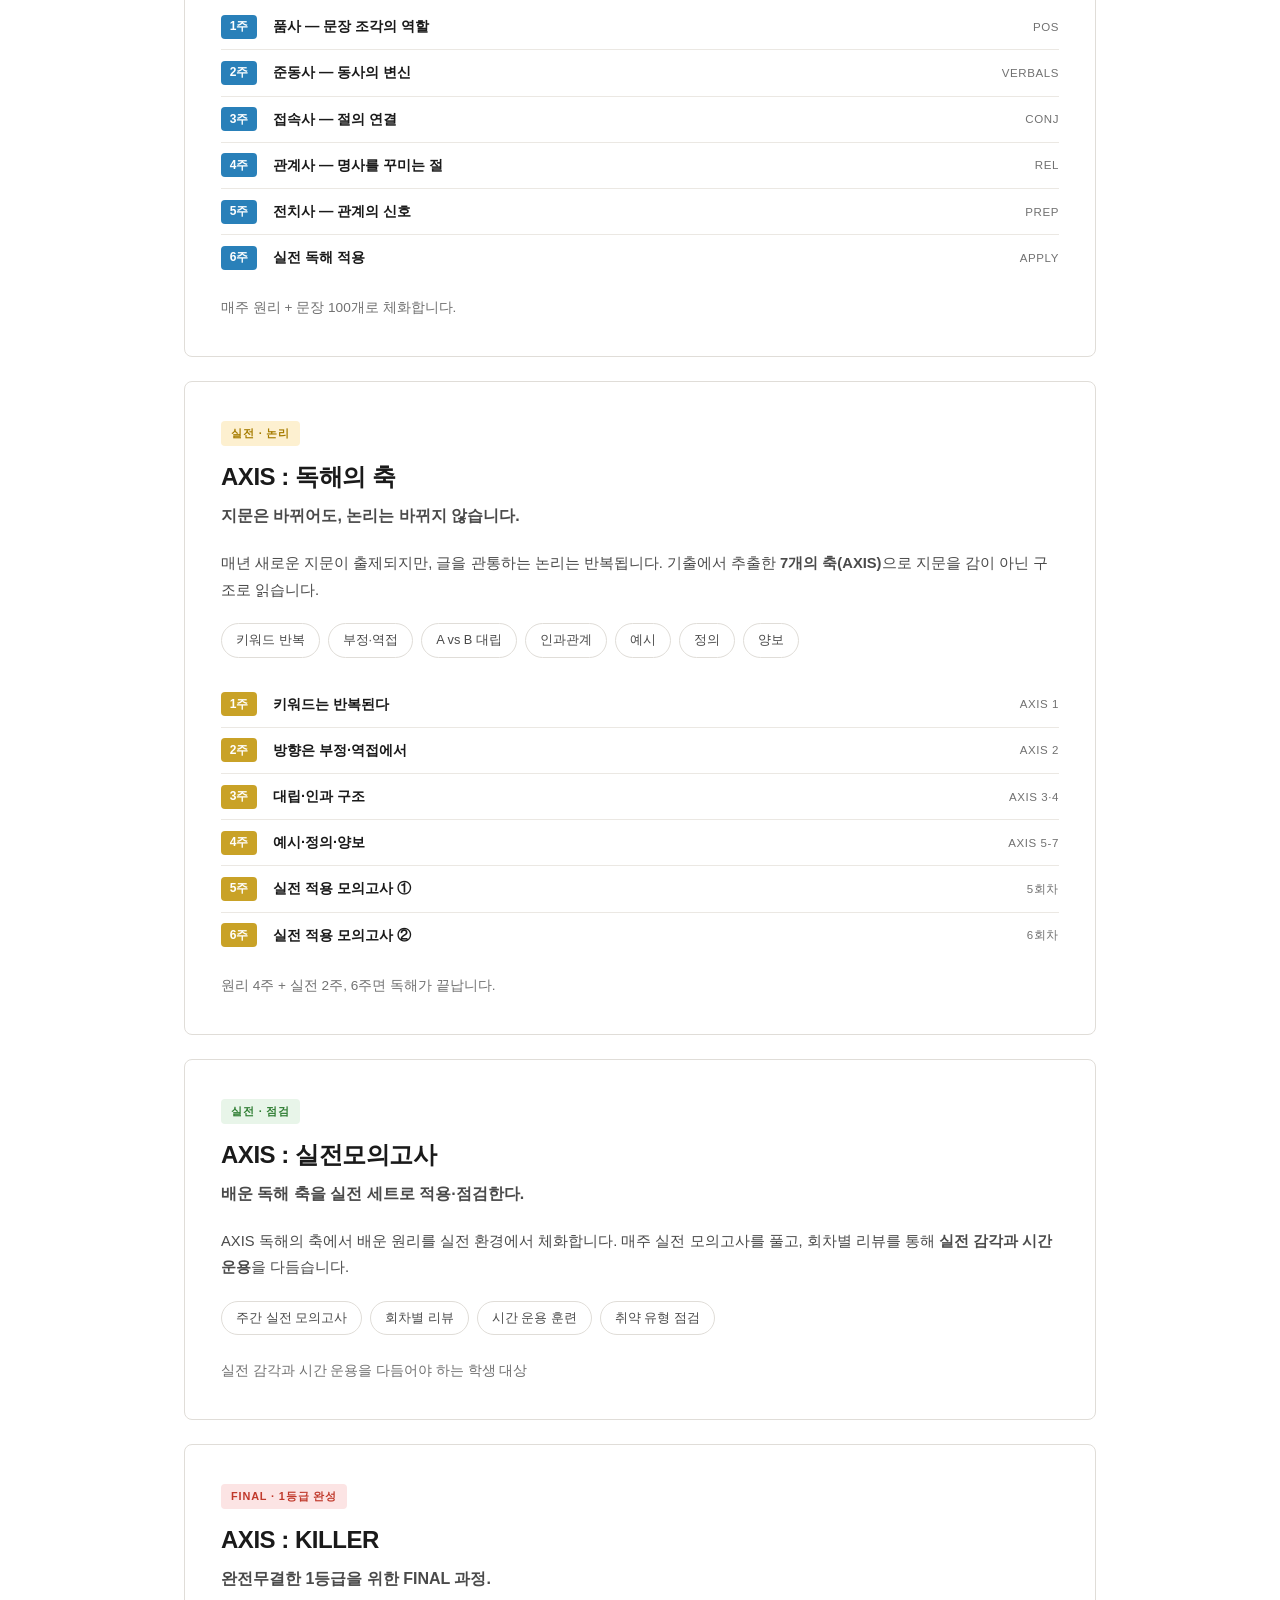
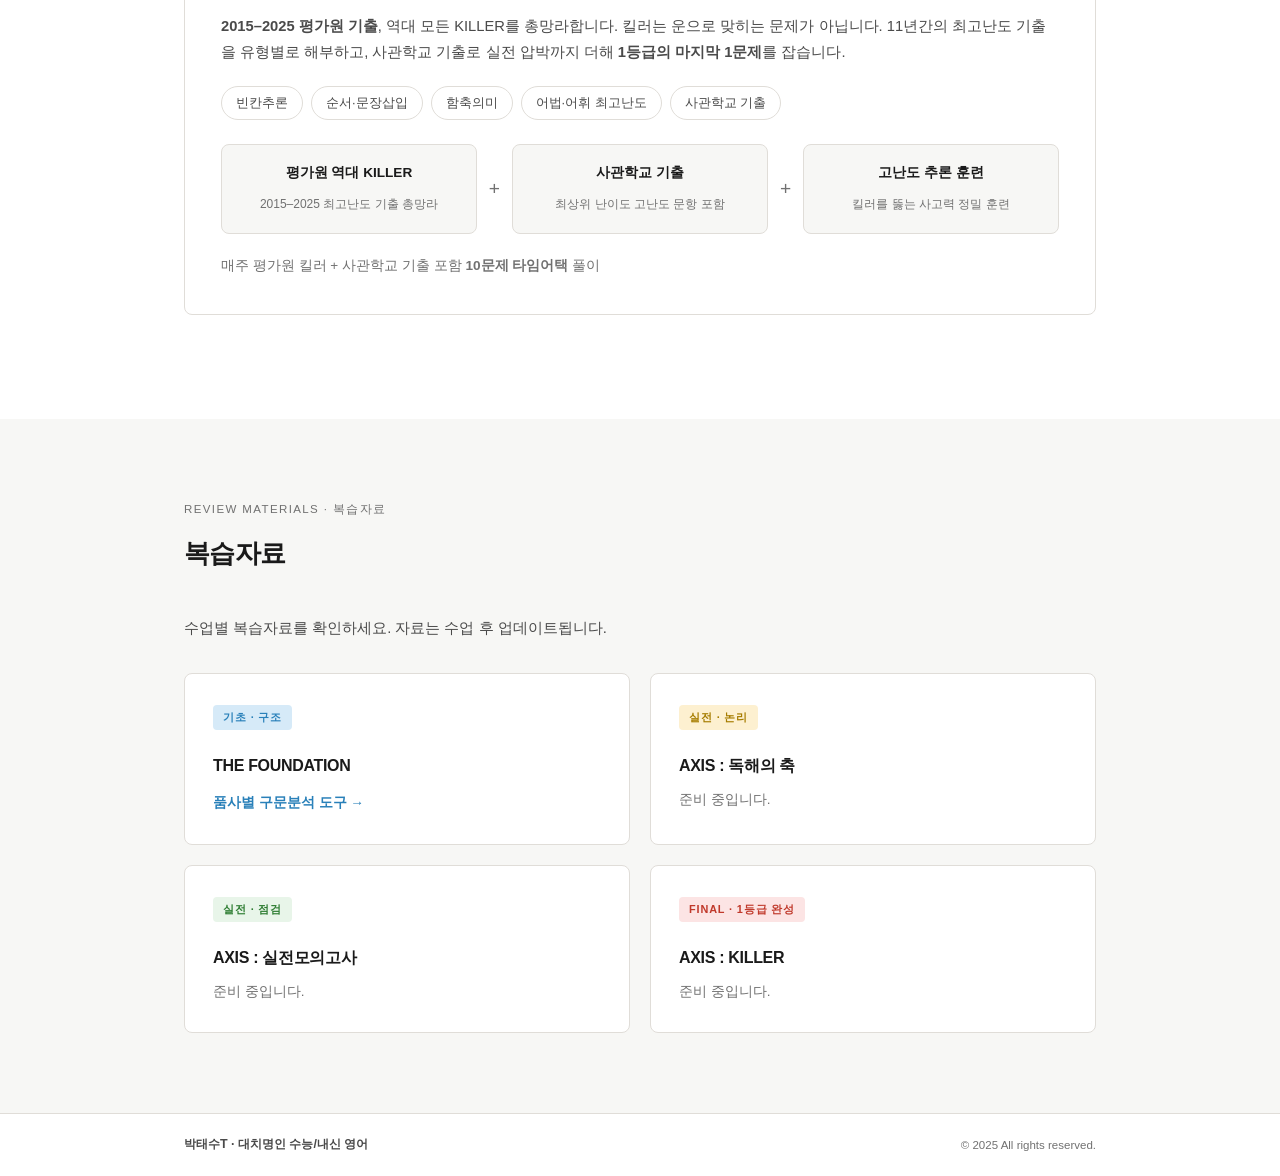
==== commit 7f7ffa1b: "chore: 반 목록에서 가락고·배명고 제거, 예일여고1/2·은평고1·선일여고1 추가 Co-Authored-By: Claude Opus 4.6 <noreply@anthropic.c" ====
--- a/index.html
+++ b/index.html
@@ -65,7 +65,7 @@
               <span class="career-badge now">現</span>
               <ul>
                 <li>대치명인 수능/내신 영어강사</li>
-                <li>현시선학원 영어 대표강사 <span class="school-tag">배명고 · 방산고 · 가락고</span></li>
+                <li>현시선학원 영어 대표강사 <span class="school-tag">방산고 · 예일여고 · 은평고 · 선일여고</span></li>
               </ul>
             </div>
             <div class="career-section">
@@ -184,12 +184,20 @@
               <span>수 4–7시</span>
             </div>
             <div class="school-block">
-              <strong>배명고</strong>
-              <span>수 7–10시</span>
+              <strong>예일여고1</strong>
+              <span>TBD</span>
             </div>
             <div class="school-block">
-              <strong>가락고</strong>
-              <span>목 4–7시</span>
+              <strong>예일여고2</strong>
+              <span>TBD</span>
+            </div>
+            <div class="school-block">
+              <strong>은평고1</strong>
+              <span>TBD</span>
+            </div>
+            <div class="school-block">
+              <strong>선일여고1</strong>
+              <span>TBD</span>
             </div>
             <div class="school-block clinic">
               <strong>연합 클리닉</strong>
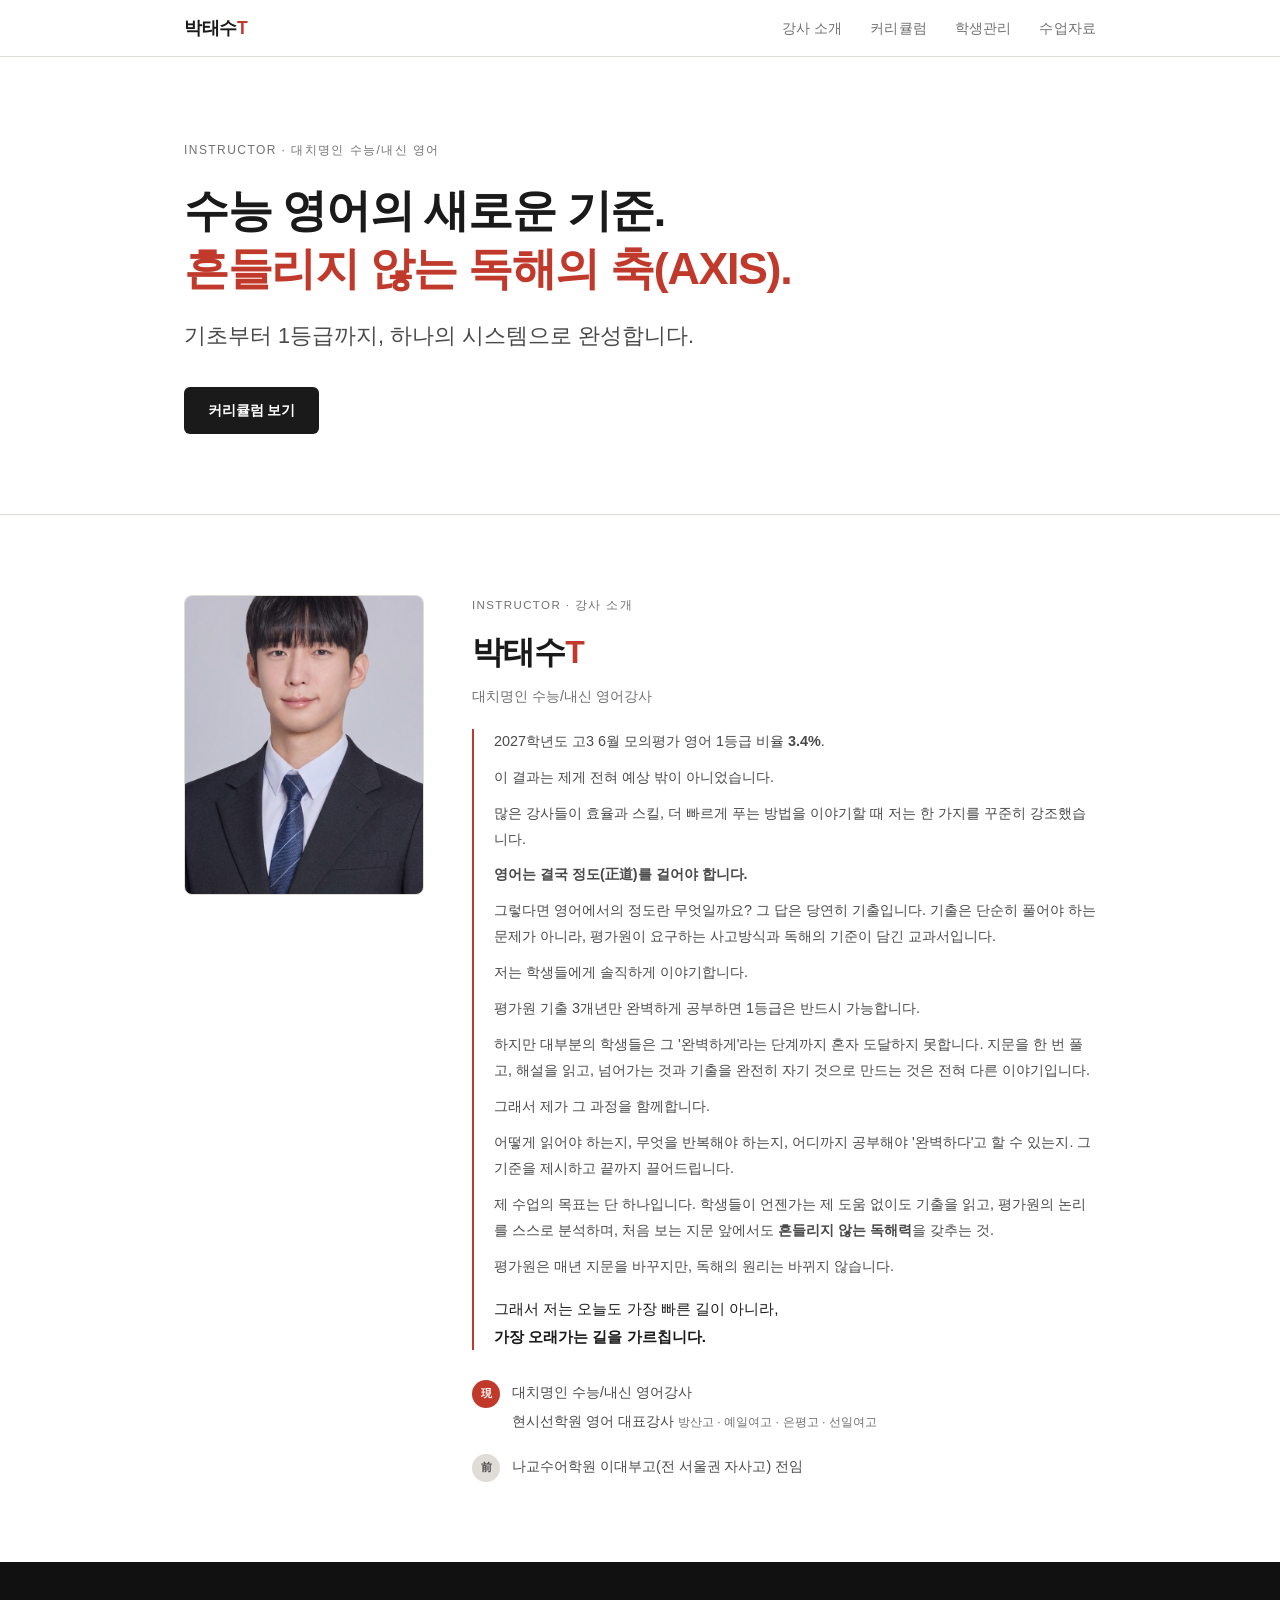
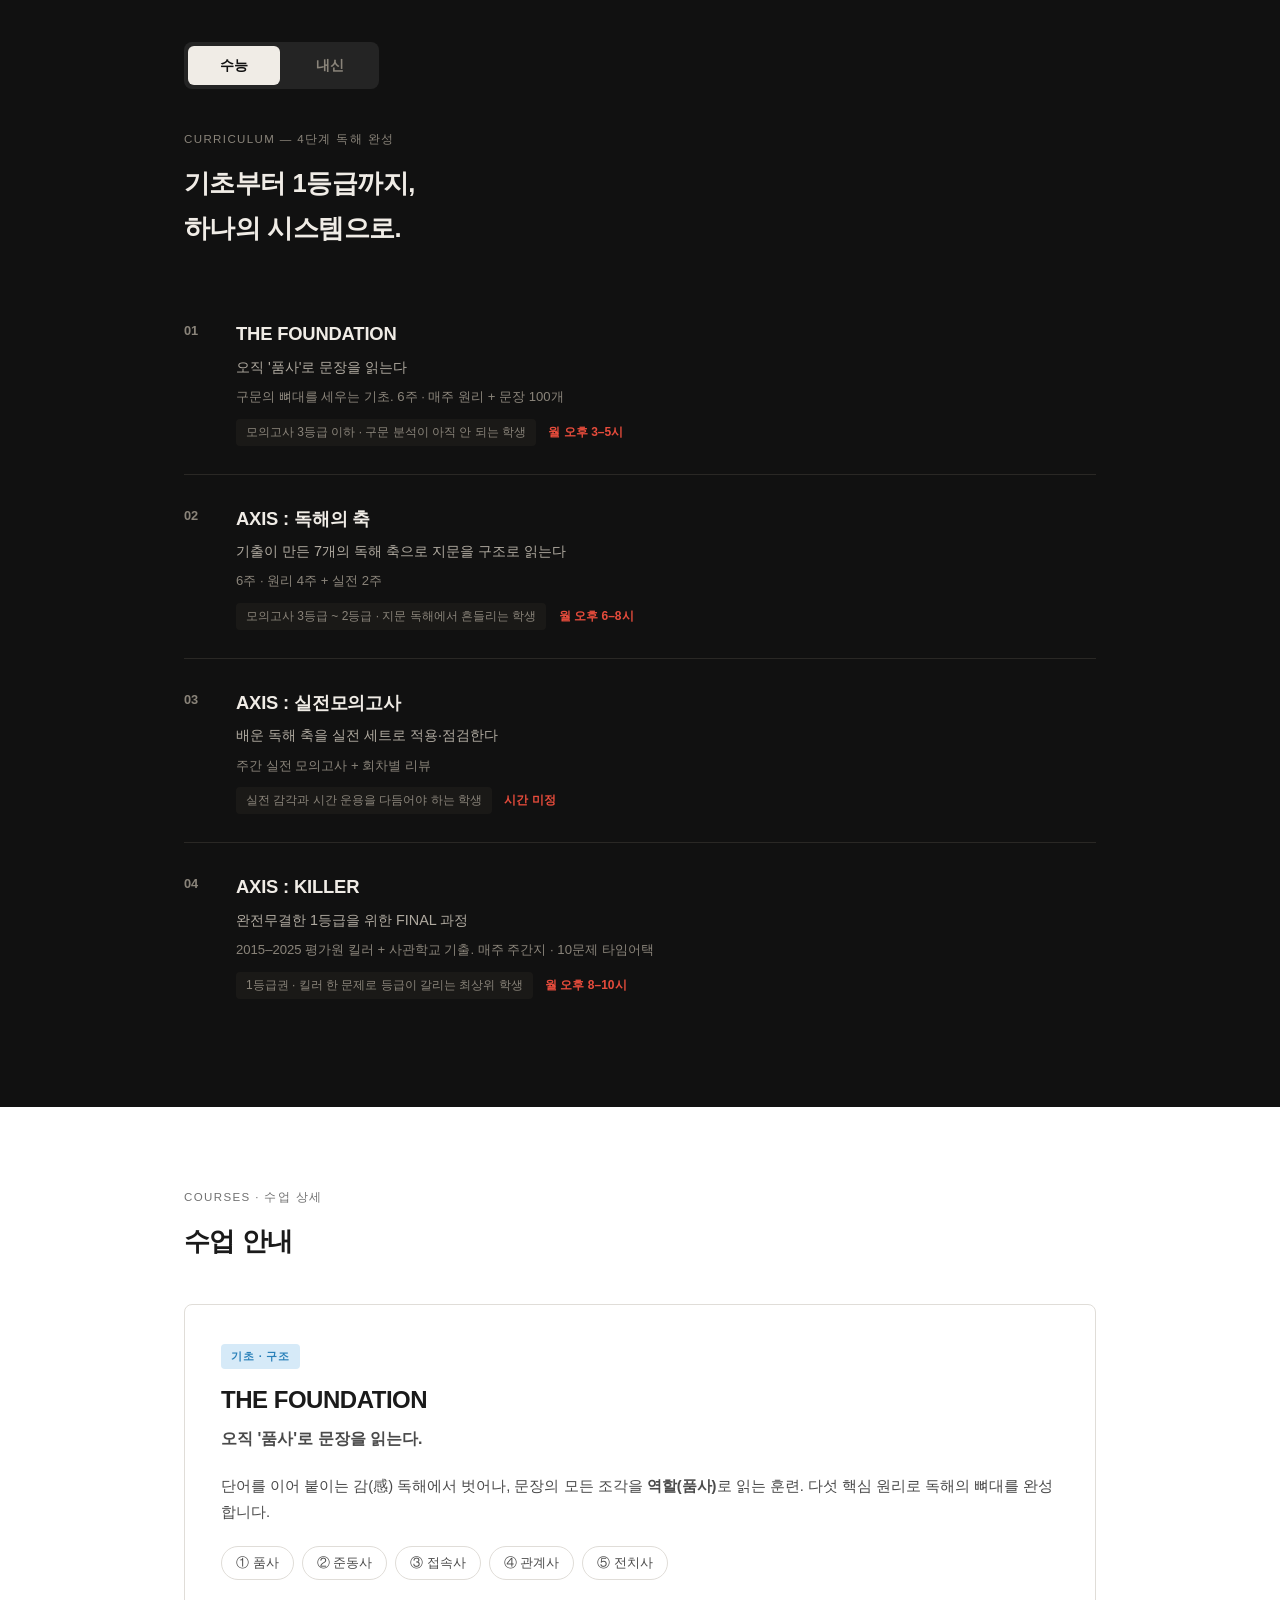
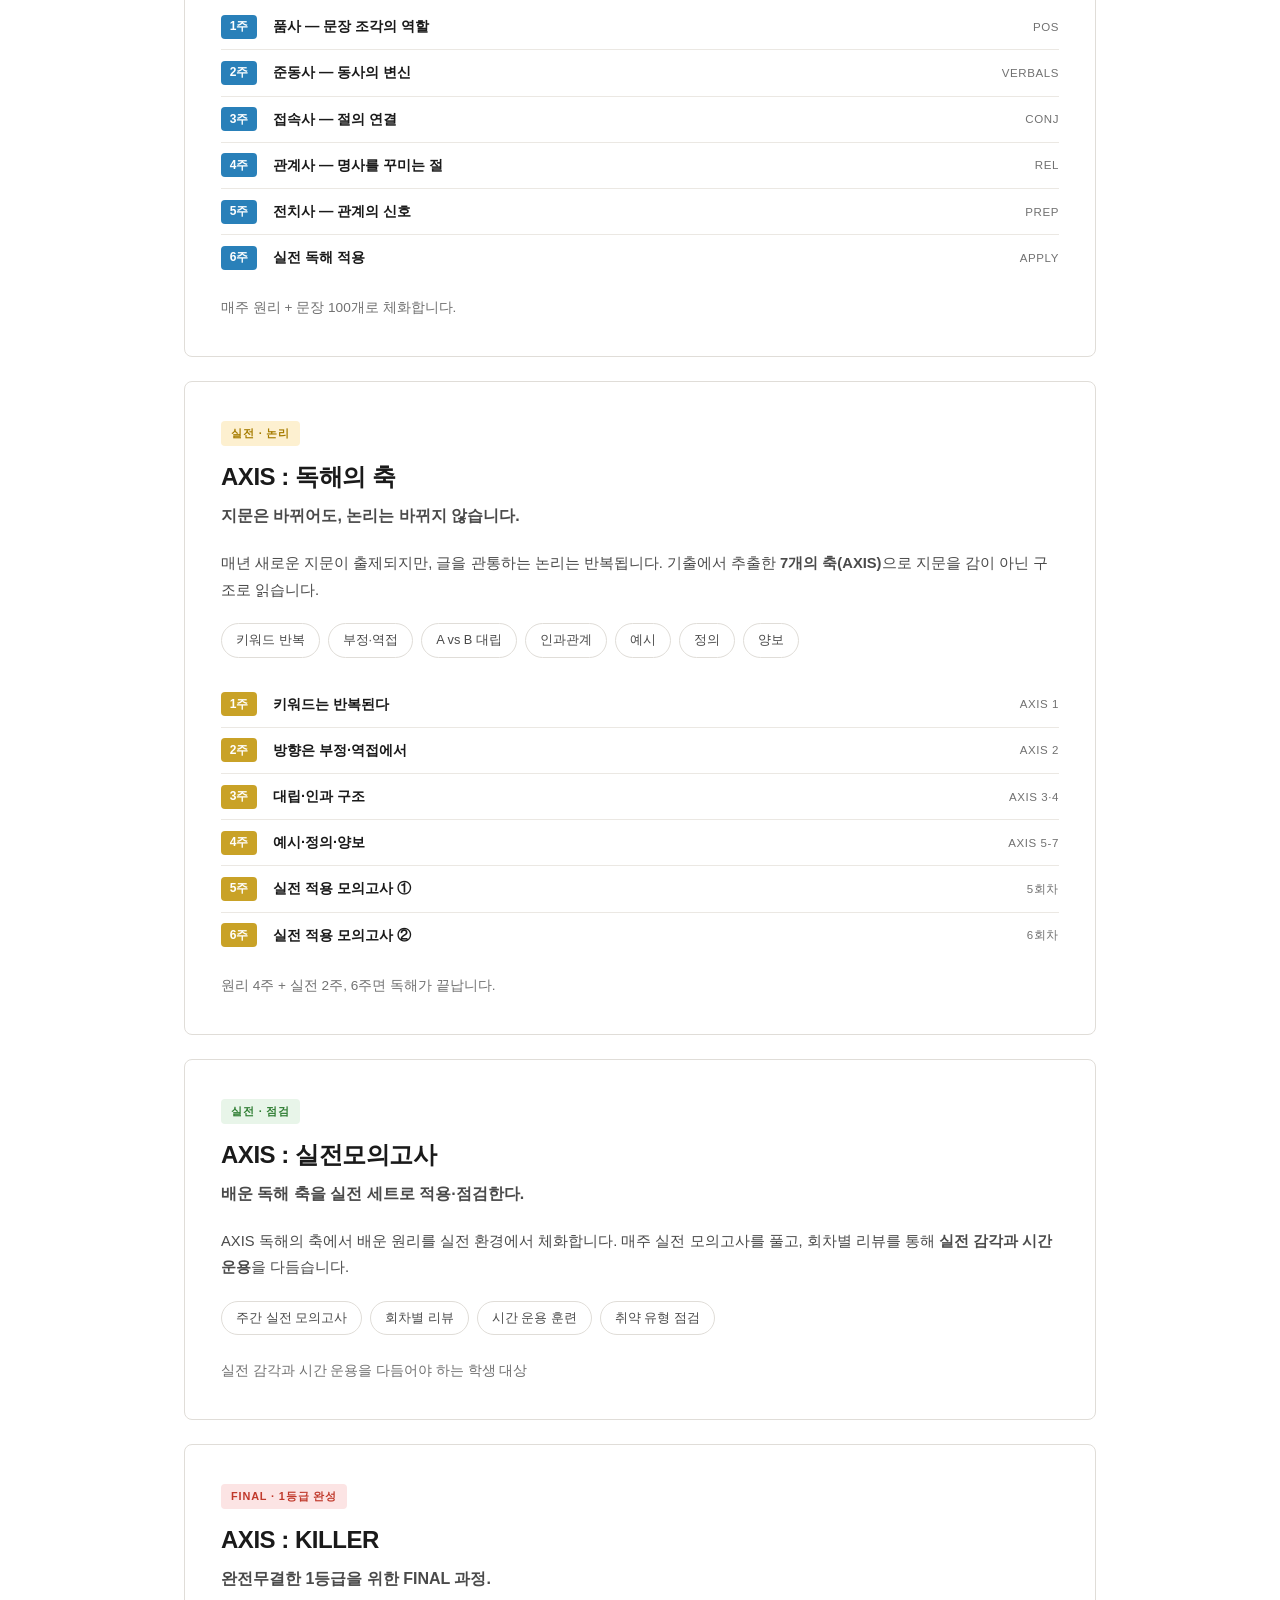
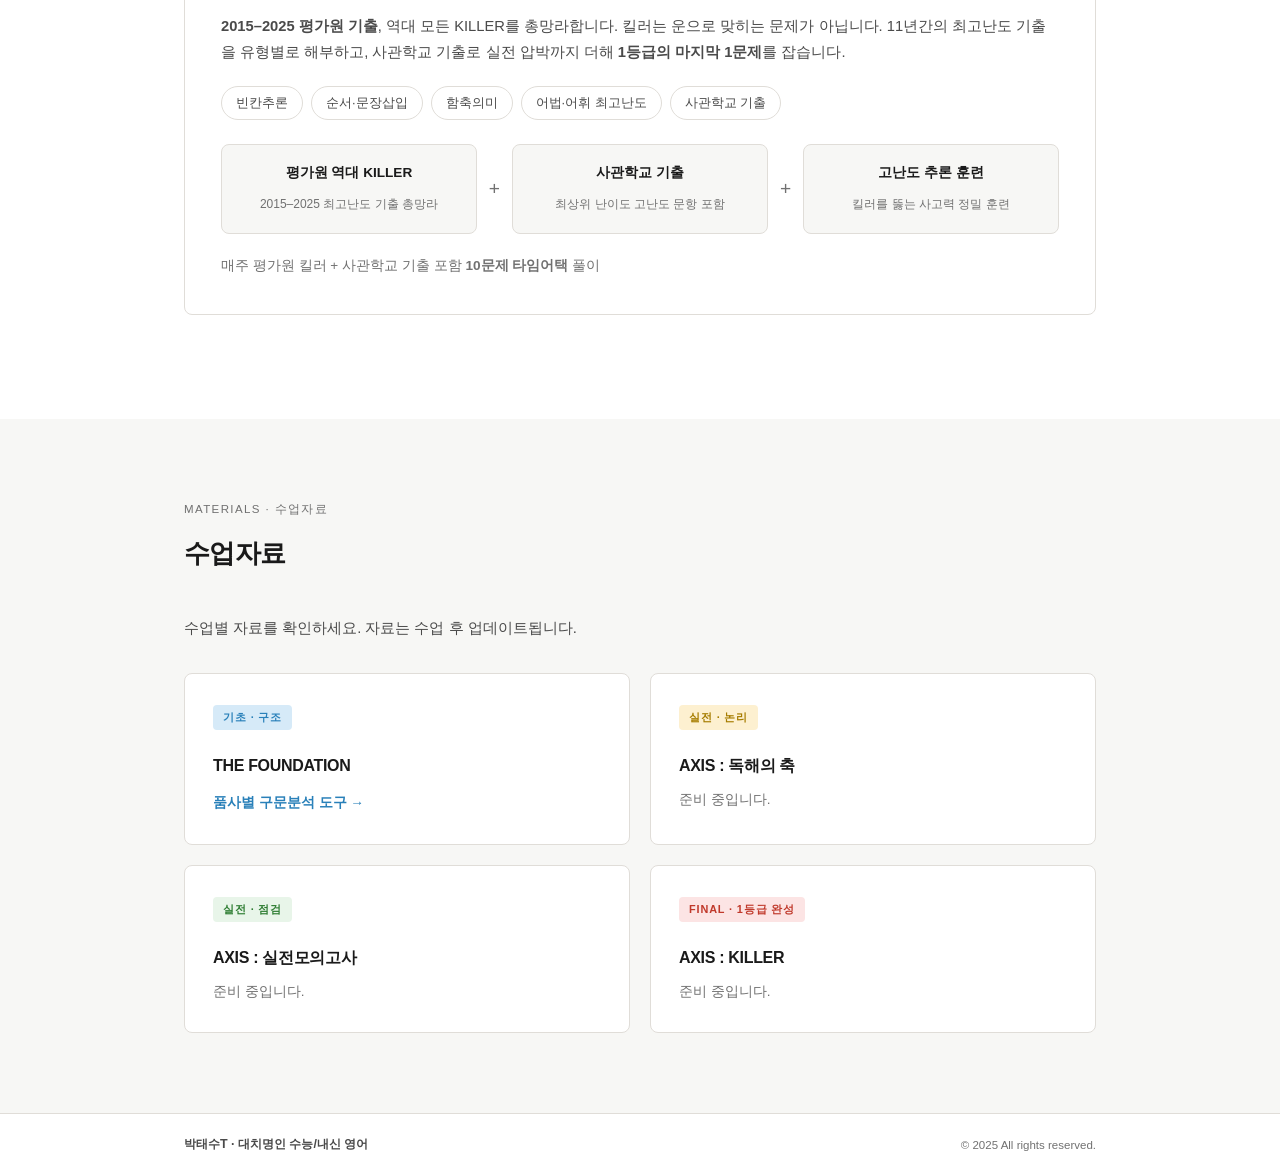
==== commit 34c1c98f: "chore: 네비게이션 탭 재구성 (강사 소개·커리큘럼·학생관리·수업자료) Co-Authored-By: Claude Opus 4.6 <noreply@anthropic.com> Cl" ====
--- a/index.html
+++ b/index.html
@@ -16,10 +16,9 @@
       </button>
       <ul class="nav-links" id="navLinks">
         <li><a href="#about">강사 소개</a></li>
-        <li><a href="#curriculum">수능/내신</a></li>
-        <li><a href="#courses">수업 안내</a></li>
-        <li><a href="#review-materials">복습자료</a></li>
-        <li><a href="admin.html">학생 관리</a></li>
+        <li><a href="#curriculum">커리큘럼</a></li>
+        <li><a href="admin.html">학생관리</a></li>
+        <li><a href="#review-materials">수업자료</a></li>
       </ul>
     </div>
   </nav>
@@ -366,9 +365,9 @@
 
   <section id="review-materials" class="section section-alt">
     <div class="container">
-      <p class="section-label">REVIEW MATERIALS · 복습자료</p>
-      <h2 class="section-title">복습자료</h2>
-      <p class="review-materials-desc">수업별 복습자료를 확인하세요. 자료는 수업 후 업데이트됩니다.</p>
+      <p class="section-label">MATERIALS · 수업자료</p>
+      <h2 class="section-title">수업자료</h2>
+      <p class="review-materials-desc">수업별 자료를 확인하세요. 자료는 수업 후 업데이트됩니다.</p>
       <div class="materials-grid">
         <div class="material-card">
           <span class="course-badge basic">기초 · 구조</span>
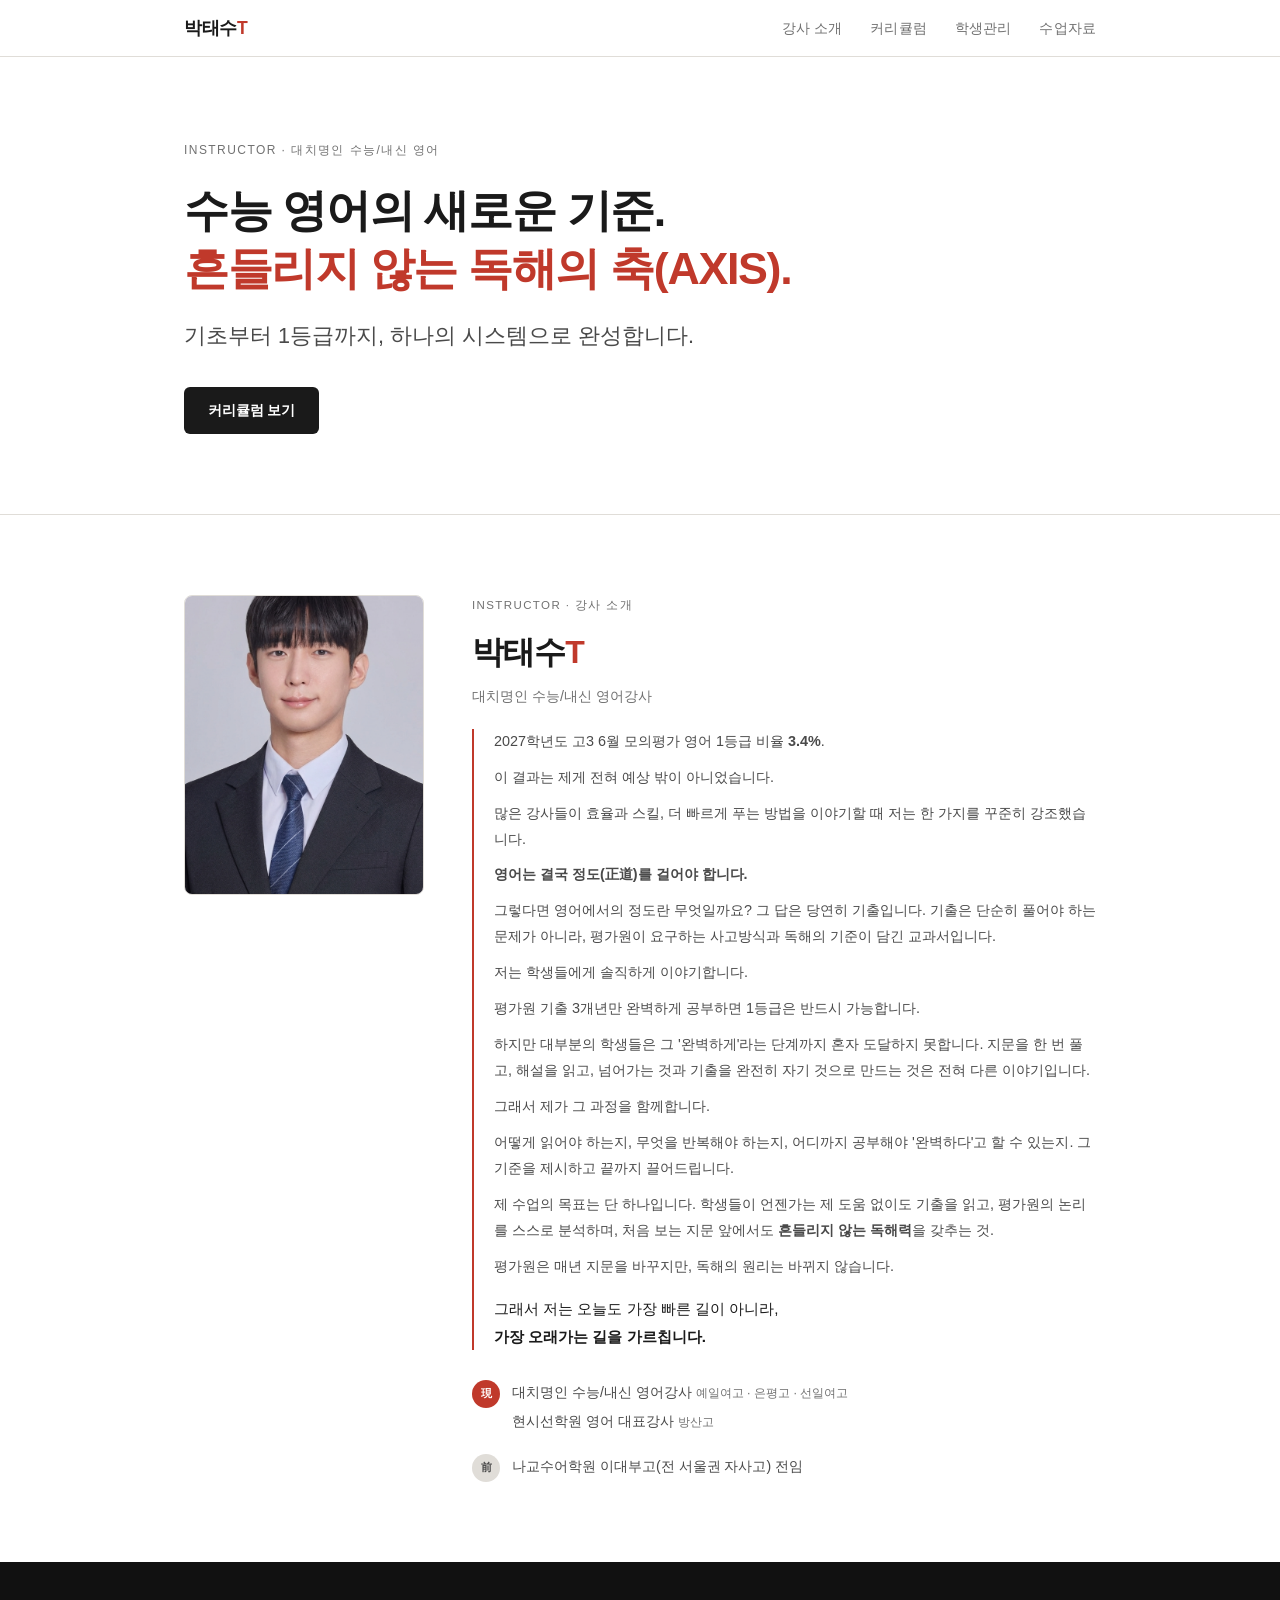
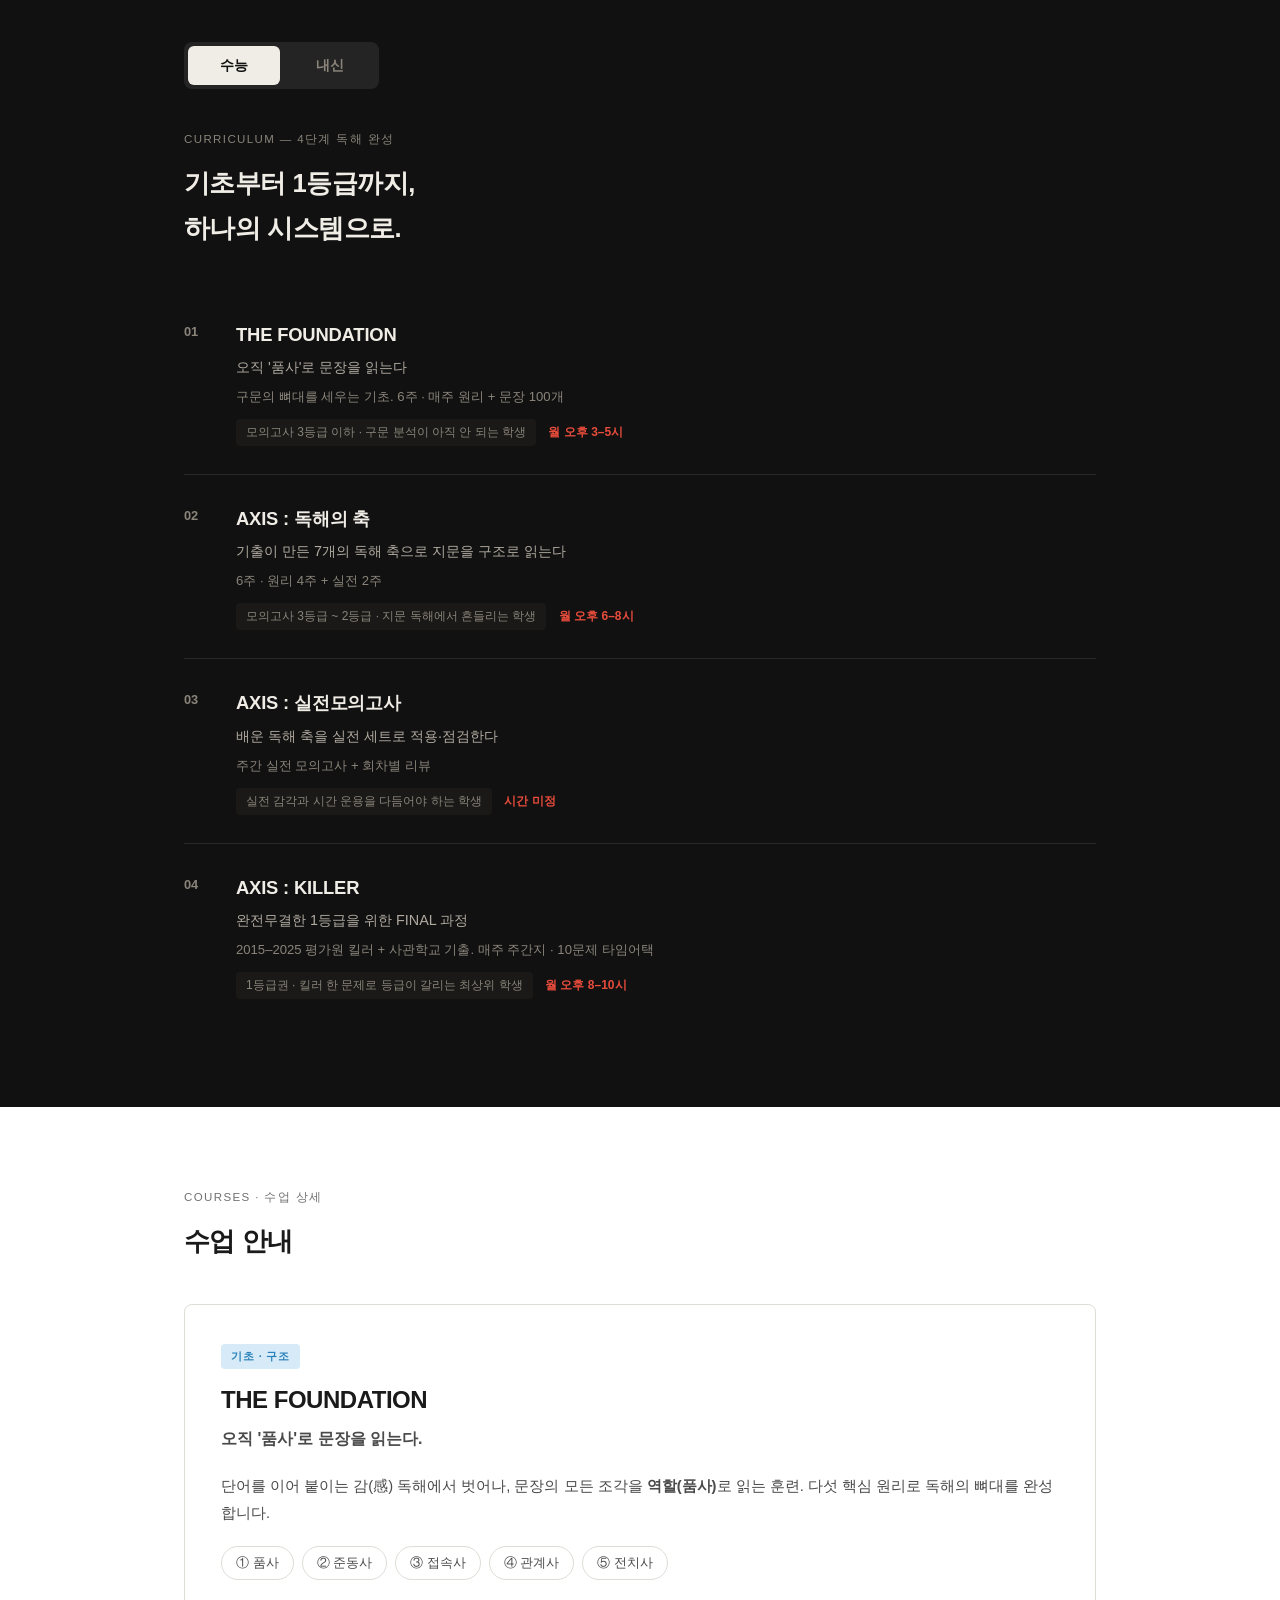
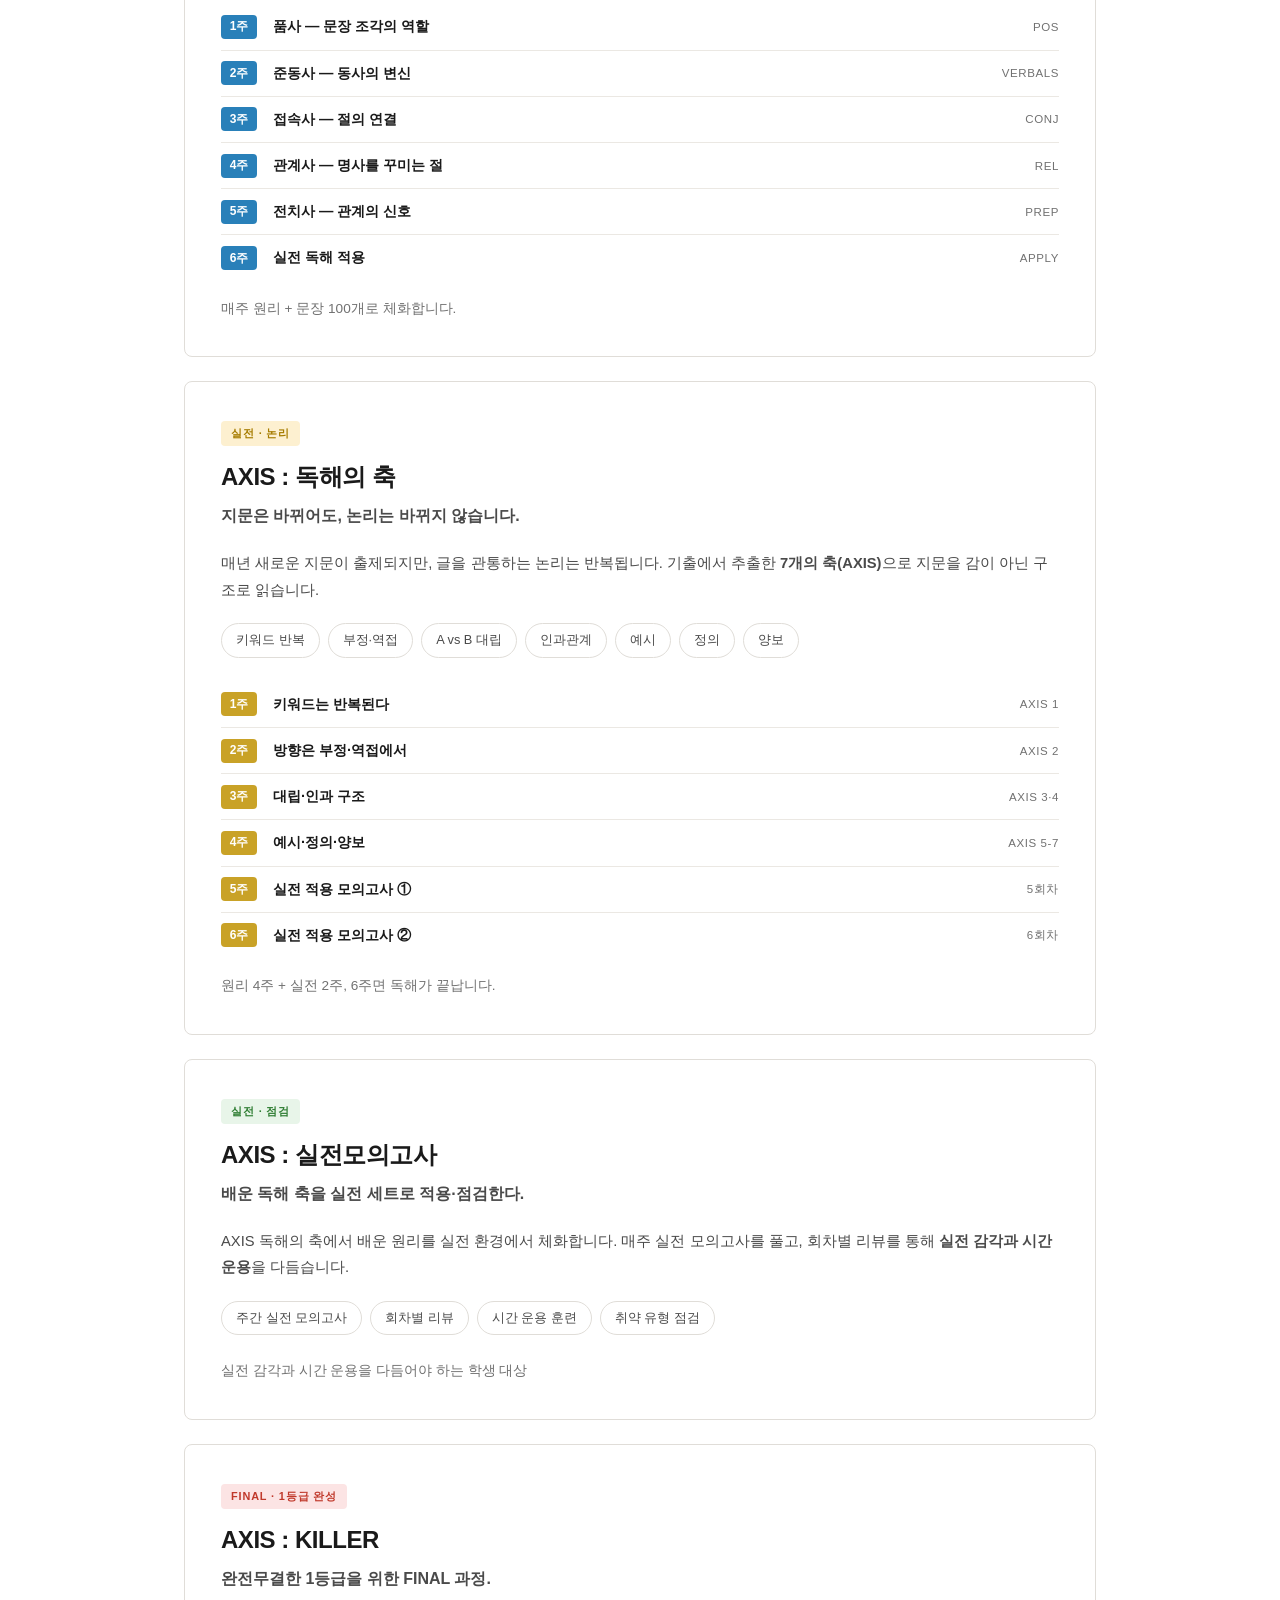
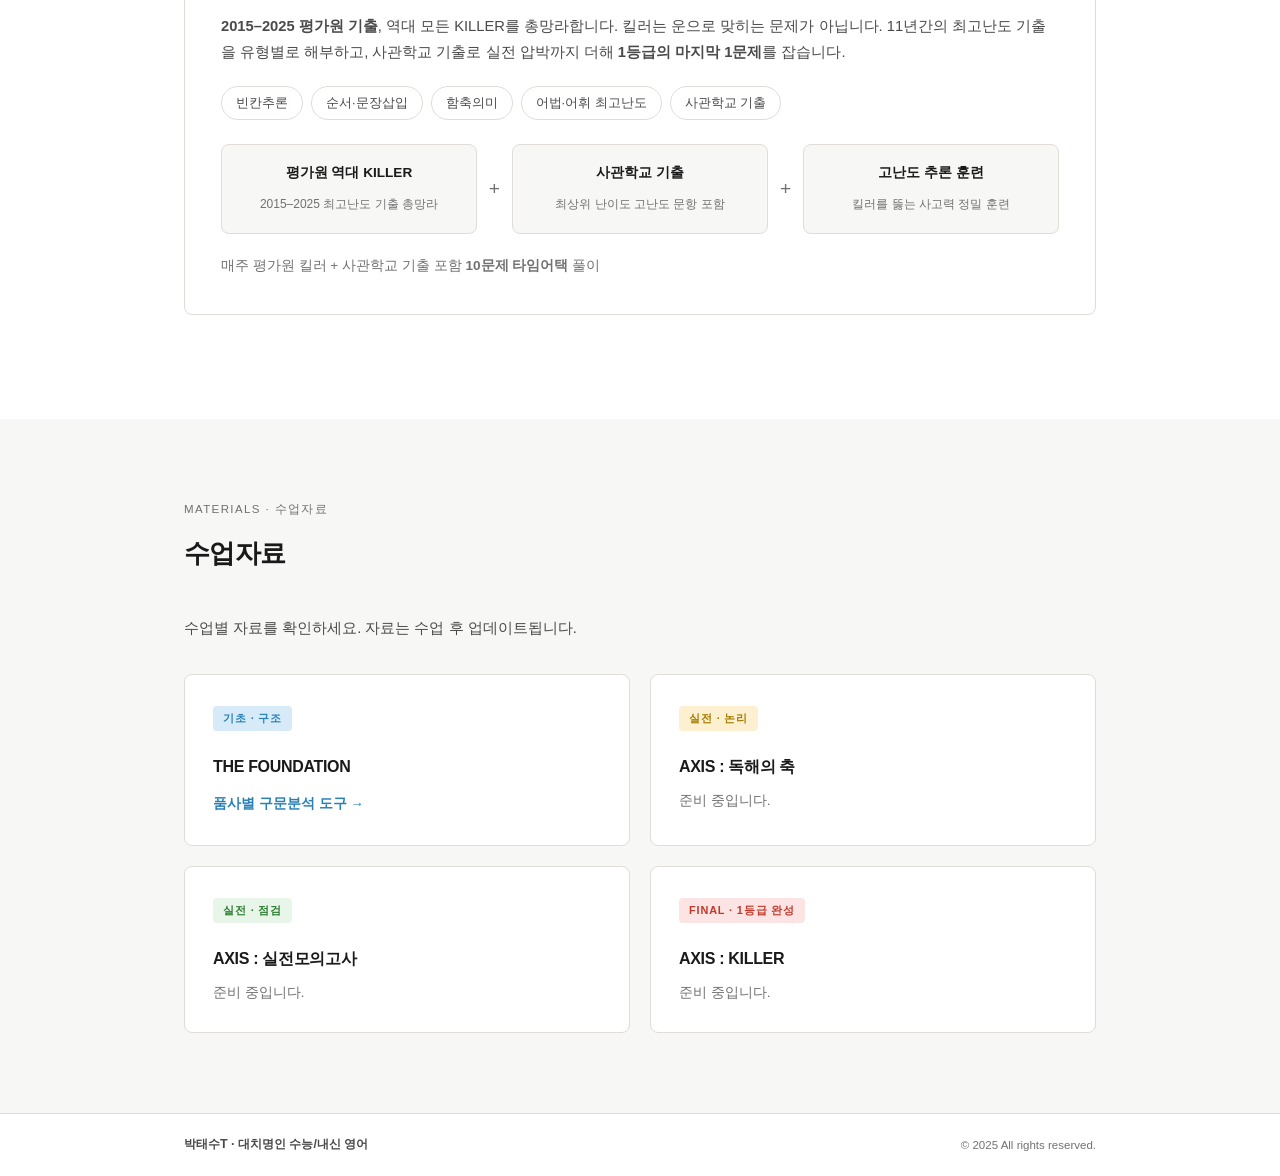
==== commit 4a6d3937: "chore: 네비게이션 탭 재구성 및 강사 소속 학교 정리 - 탭: 강사 소개, 커리큘럼, 학생관리, 수업자료 - 복습자료 → 수업자료로 명칭 변경 - 예일여고·은평고·선일여고를 " ====
--- a/index.html
+++ b/index.html
@@ -63,8 +63,8 @@
             <div class="career-section">
               <span class="career-badge now">現</span>
               <ul>
-                <li>대치명인 수능/내신 영어강사</li>
-                <li>현시선학원 영어 대표강사 <span class="school-tag">방산고 · 예일여고 · 은평고 · 선일여고</span></li>
+                <li>대치명인 수능/내신 영어강사 <span class="school-tag">예일여고 · 은평고 · 선일여고</span></li>
+                <li>현시선학원 영어 대표강사 <span class="school-tag">방산고</span></li>
               </ul>
             </div>
             <div class="career-section">
